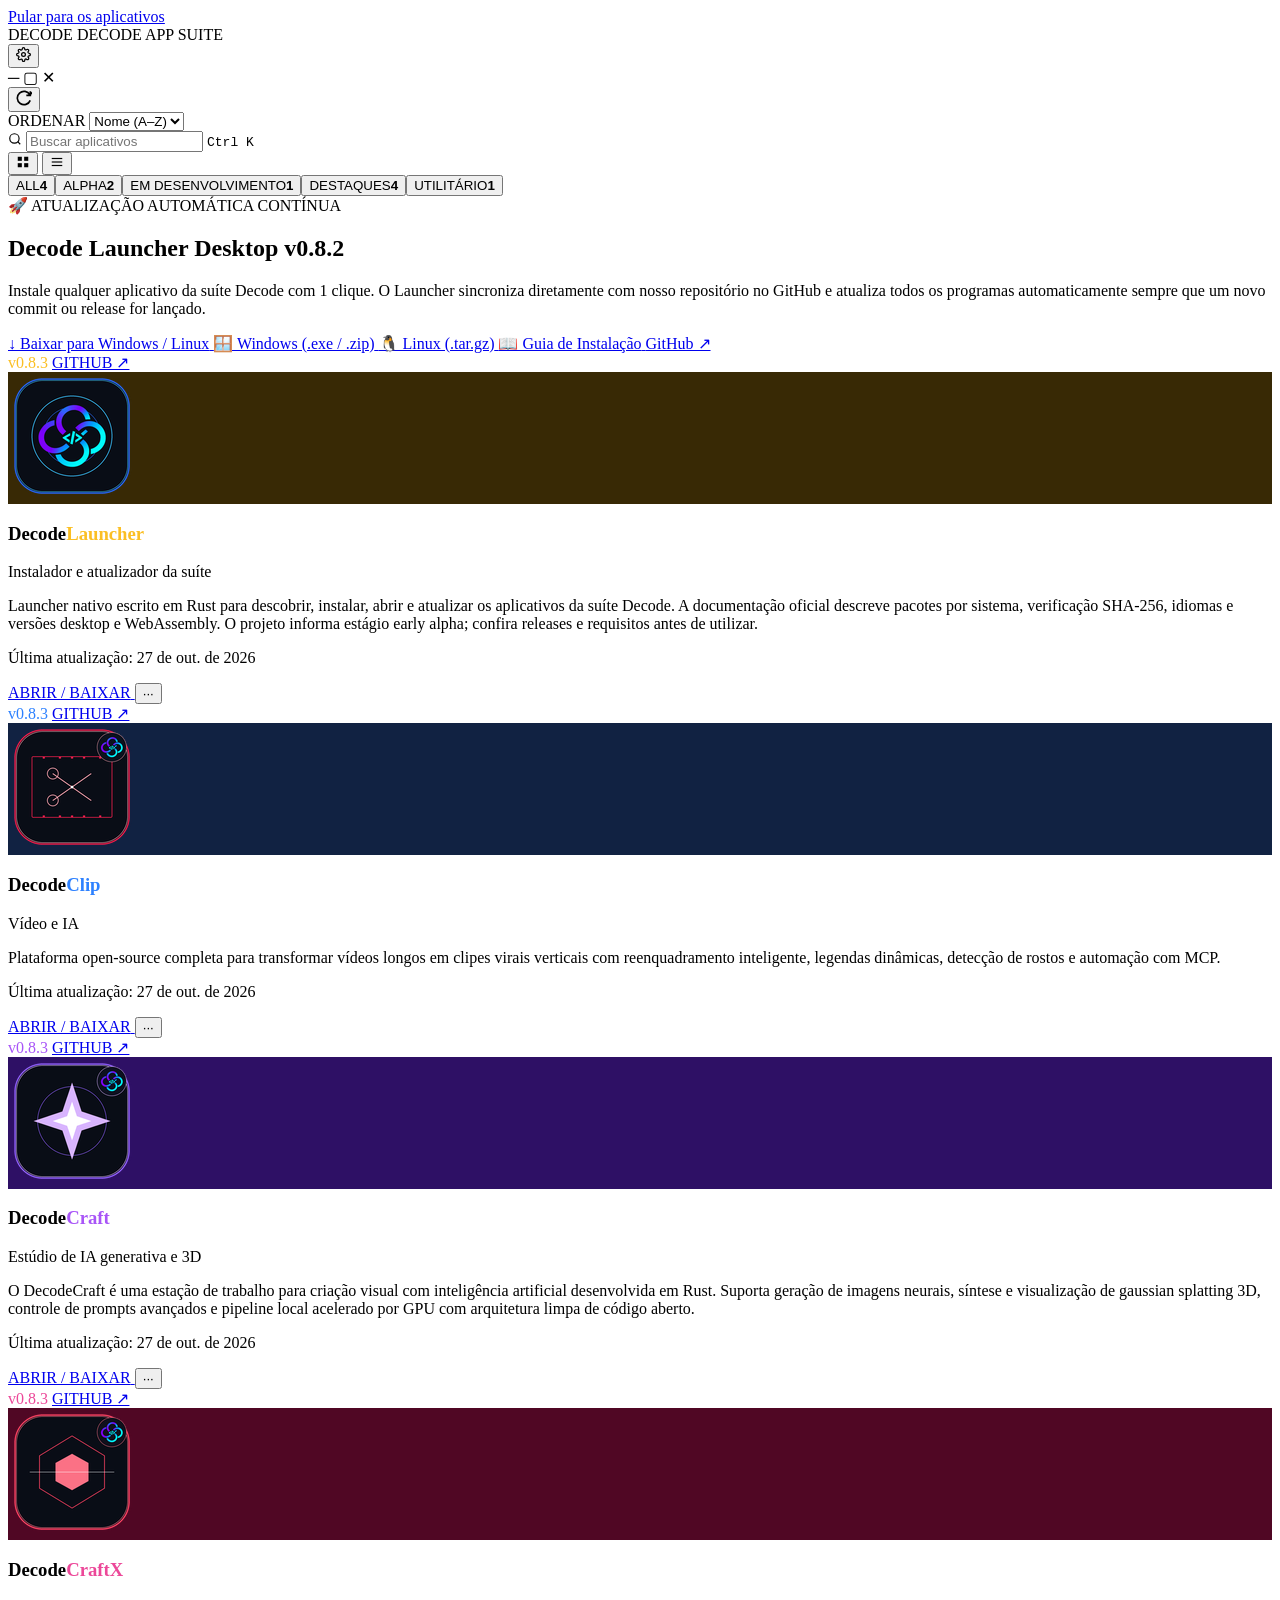
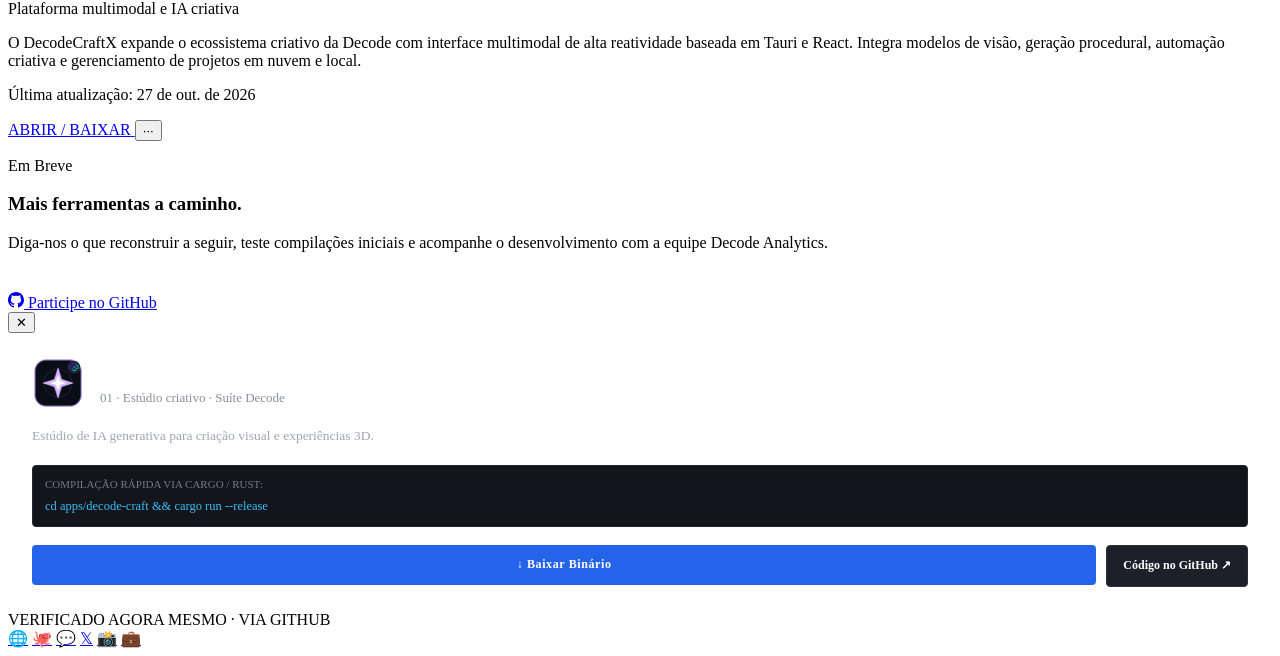
==== index.html @ 126ae323 "feat(hub): deploy full Decode Open Source Hub catalog across decodecad root and open-source-hub" ====
<!doctype html>
<html lang="pt-BR" data-theme="dark">
<head>
  <meta charset="utf-8">
  <meta name="viewport" content="width=device-width, initial-scale=1">
  <meta name="theme-color" content="#0c0d10">
  <meta name="description" content="Decode App Suite — Catálogo e Launcher oficial de código aberto da Decode Analytics. Edição de imagens, vetores, vídeos, CAD, PDFs, diagramação, 3D e IA, construídos em Rust nativo com aceleração GPU.">
  <meta property="og:title" content="Decode Launcher — Open Source App Suite">
  <meta property="og:description" content="Treze aplicativos nativos em Rust mais IDE com IA para criadores e engenheiros. Código aberto, acelerado por GPU, sem Electron.">
  <meta property="og:type" content="website">
  <meta property="og:url" content="https://decode-open-source-hub.vercel.app">
  <title>Decode Open Source Hub — Suíte Criativa &amp; Catálogo</title>
  
  <link rel="icon" href="assets/favicon.svg" type="image/svg+xml">
  <link rel="stylesheet" href="styles.css">
  <script src="app.js" defer></script>
</head>
<body class="launcher-body">
  <a class="skip-link" href="#software-grid">Pular para os aplicativos</a>

  <!-- Window Header Titlebar (Decode Launcher) -->
  <header class="launcher-window-header" id="site-nav">
    <div class="launcher-header-left">
      <span class="launcher-brand-title">DECODE</span>
      <span class="launcher-header-divider" aria-hidden="true"></span>
      <span class="launcher-suite-tag">DECODE APP SUITE</span>
    </div>

    <div class="launcher-header-right">
      <button class="window-tool-btn" id="open-settings-modal" type="button" title="Sobre e Configurações" aria-label="Sobre e Configurações">
        <svg width="15" height="15" viewBox="0 0 24 24" fill="none" stroke="currentColor" stroke-width="2"><path d="M12 15a3 3 0 1 0 0-6 3 3 0 0 0 0 6Z"/><path d="M19.4 15a1.65 1.65 0 0 0 .33 1.82l.06.06a2 2 0 0 1 0 2.83 2 2 0 0 1-2.83 0l-.06-.06a1.65 1.65 0 0 0-1.82-.33 1.65 1.65 0 0 0-1 1.51V21a2 2 0 0 1-2 2 2 2 0 0 1-2-2v-.09A1.65 1.65 0 0 0 9 19.4a1.65 1.65 0 0 0-1.82.33l-.06.06a2 2 0 0 1-2.83 0 2 2 0 0 1 0-2.83l.06-.06a1.65 1.65 0 0 0 .33-1.82 1.65 1.65 0 0 0-1.51-1H3a2 2 0 0 1-2-2 2 2 0 0 1 2-2h.09A1.65 1.65 0 0 0 4.6 9a1.65 1.65 0 0 0-.33-1.82l-.06-.06a2 2 0 0 1 0-2.83 2 2 0 0 1 2.83 0l.06.06a1.65 1.65 0 0 0 1.82.33H9a1.65 1.65 0 0 0 1-1.51V3a2 2 0 0 1 2-2 2 2 0 0 1 2 2v.09a1.65 1.65 0 0 0 1 1.51 1.65 1.65 0 0 0 1.82-.33l.06-.06a2 2 0 0 1 2.83 0 2 2 0 0 1 0 2.83l-.06.06a1.65 1.65 0 0 0-.33 1.82V9a1.65 1.65 0 0 0 1.51 1H21a2 2 0 0 1 2 2 2 2 0 0 1-2 2h-.09a1.65 1.65 0 0 0-1.51 1Z"/></svg>
      </button>
      <div class="window-controls" aria-hidden="true">
        <span class="win-btn win-min" title="Minimizar">─</span>
        <span class="win-btn win-max" title="Maximizar">▢</span>
        <span class="win-btn win-close" title="Fechar">✕</span>
      </div>
    </div>
  </header>

  <!-- Controls Toolbar -->
  <div class="launcher-control-bar">
    <div class="control-left">
      <button id="reload-catalog" class="btn-refresh" type="button" title="Recarregar catálogo" aria-label="Recarregar catálogo">
        <svg width="16" height="16" viewBox="0 0 24 24" fill="none" stroke="currentColor" stroke-width="2.5"><path d="M21.5 2v6h-6M21.34 15.57a10 10 0 1 1-.57-8.38l5.67-5.19"/></svg>
      </button>
      <button id="theme-toggle" class="btn-refresh" type="button" title="Alternar tema" aria-label="Alternar tema" style="display:none;">
        <svg width="15" height="15" viewBox="0 0 24 24" fill="none" stroke="currentColor" stroke-width="2"><path d="M20.985 12.486a9 9 0 1 1-9.473-9.472c.405-.022.617.46.402.803a6 6 0 0 0 8.268 8.268c.344-.215.825-.004.803.401"></path></svg>
      </button>
    </div>

    <div class="control-right">
      <div class="sort-group">
        <label class="control-label" for="sort-filter">ORDENAR</label>
        <select id="sort-filter" class="control-select">
          <option value="name">Nome (A–Z)</option>
          <option value="name-desc">Nome (Z–A)</option>
          <option value="featured">Destaques</option>
          <option value="category">Categoria</option>
        </select>
      </div>

      <div class="search-box">
        <svg class="search-icon" width="14" height="14" viewBox="0 0 24 24" fill="none" stroke="currentColor" stroke-width="2"><circle cx="11" cy="11" r="8"/><path d="m21 21-4.35-4.35"/></svg>
        <input id="search-input" class="search-input" type="search" placeholder="Buscar aplicativos" autocomplete="off">
        <kbd class="search-kbd" id="search-kbd">Ctrl K</kbd>
      </div>

      <div class="view-toggle" role="group" aria-label="Modo de visualização">
        <button id="view-grid" class="view-button active" type="button" aria-pressed="true" title="Visualização em Grade">
          <svg width="14" height="14" viewBox="0 0 24 24" fill="currentColor"><rect x="3" y="3" width="7" height="7"/><rect x="14" y="3" width="7" height="7"/><rect x="3" y="14" width="7" height="7"/><rect x="14" y="14" width="7" height="7"/></svg>
        </button>
        <button id="view-table" class="view-button" type="button" aria-pressed="false" title="Visualização em Tabela">
          <svg width="14" height="14" viewBox="0 0 24 24" fill="currentColor"><rect x="3" y="5" width="18" height="2"/><rect x="3" y="11" width="18" height="2"/><rect x="3" y="17" width="18" height="2"/></svg>
        </button>
      </div>
    </div>
  </div>

  <!-- Status Tabs Filter Bar -->
  <div class="status-tabs-bar">
    <div id="status-tabs" class="status-tabs" role="group" aria-label="Filtrar por estágio"></div>
  </div>

  <!-- Auxiliary Hidden Controls for DOM / Test compatibility -->
  <div style="display:none;" aria-hidden="true">
    <input id="filter-search-input" type="search">
    <select id="platform-filter"><option value="">Todas</option></select>
    <div id="category-chips"></div>
    <div id="result-count"></div>
    <div id="active-filters"></div>
    <button id="clear-filters" type="button"></button>
    <div id="load-more-wrap"><button id="load-more" type="button"></button></div>
    <div id="error-state"></div>
    <form id="search-form"></form>
  </div>

  <!-- Hero Callout: Decode Launcher (Desktop) -->
  <section class="launcher-hero-callout" id="downloads">
    <div class="hero-callout-inner">
      <div class="hero-callout-content">
        <div class="hero-badge">🚀 ATUALIZAÇÃO AUTOMÁTICA CONTÍNUA</div>
        <h2>Decode Launcher Desktop <span>v0.8.2</span></h2>
        <p>Instale qualquer aplicativo da suíte Decode com 1 clique. O Launcher sincroniza diretamente com nosso repositório no GitHub e atualiza todos os programas automaticamente sempre que um novo commit ou release for lançado.</p>
      </div>
      <div class="hero-callout-actions">
        <a href="https://github.com/Kaiqueaurelio/decode-open-source-hub/releases/latest" class="btn-launcher-download primary" target="_blank" rel="noopener noreferrer" aria-label="Abrir a versão mais recente do Decode Launcher e escolher o instalador do seu sistema">
          <span>↓ Baixar para Windows / Linux</span>
        </a>
        <a href="https://github.com/Kaiqueaurelio/decode-open-source-hub/releases/latest" class="btn-launcher-download secondary" target="_blank" rel="noopener noreferrer">
          <span>🪟 Windows (.exe / .zip)</span>
        </a>
        <a href="https://github.com/Kaiqueaurelio/decode-open-source-hub/releases/latest" class="btn-launcher-download secondary" target="_blank" rel="noopener noreferrer">
          <span>🐧 Linux (.tar.gz)</span>
        </a>
        <a href="docs/GUIA_DE_DOWNLOAD_E_INSTALACAO.md" class="btn-launcher-download secondary" target="_blank">
          <span>📖 Guia de Instalação</span>
        </a>
        <a href="https://github.com/Kaiqueaurelio/decode-open-source-hub" class="btn-launcher-download github" target="_blank" rel="noopener noreferrer">
          <span>GitHub ↗</span>
        </a>
      </div>
    </div>
  </section>

  <!-- Main Grid Section -->
  <main class="launcher-main-container" id="lineup">
    <div class="software-grid" id="software-grid" aria-live="polite">
      <div class="loading-state" style="padding: 40px; text-align: center; grid-column: 1 / -1;">
        <span class="loader"></span>
        <p style="margin-top: 16px; color: #8a8f9d; font-family: var(--font-mono);">Carregando a Suíte Decode…</p>
      </div>
    </div>
  </main>

  <!-- App Detail Modal Dialog -->
  <div class="app-modal-backdrop" id="app-modal" role="dialog" aria-modal="true" aria-labelledby="modal-title">
    <div class="app-modal-dialog">
      <button class="modal-close-btn" id="modal-close" type="button" aria-label="Fechar janela">✕</button>

      <div class="modal-body-content" style="padding: 24px;">
        <div class="modal-head-row" style="display:flex; align-items:center; gap:16px; margin-bottom:16px;">
          <img class="modal-app-icon" id="modal-icon-img" src="assets/app-icons/decode-craft.png" alt="" style="width:52px; height:52px; border-radius:12px;">
          <div class="modal-head-text">
            <h2 id="modal-title" style="margin:0; font-size:1.35rem; font-weight:800; color:#fff;">DecodeCraft</h2>
            <p class="hud-label text-muted" id="modal-role" style="margin:4px 0 0; color:#8a8f9d; font-size:13px;">01 · Estúdio criativo · Suíte Decode</p>
          </div>
        </div>

        <p class="modal-description" id="modal-desc" style="color:#a0a5b2; font-size:13.5px; line-height:1.6; margin-bottom:18px;">
          Estúdio de IA generativa para criação visual e experiências 3D.
        </p>

        <div style="background:#14151b; border:1px solid #242630; border-radius:4px; padding:12px; margin-bottom:18px;">
          <p style="margin:0 0 6px; font-family:var(--font-mono); font-size:11px; color:#767a86; text-transform:uppercase;">Compilação rápida via Cargo / Rust:</p>
          <code id="modal-cmd" style="font-family:var(--font-mono); font-size:12.5px; color:#38bdf8; word-break:break-all;">cd apps/decode-craft && cargo run --release</code>
        </div>

        <div class="modal-actions-row" style="display:flex; gap:10px; flex-wrap:wrap;">
          <a class="modal-btn-primary" id="modal-download-link" href="#" target="_blank" rel="noopener noreferrer" style="flex:1; height:40px; background:#2563eb; color:#fff; border-radius:4px; display:flex; align-items:center; justify-content:center; text-decoration:none; font-weight:700; font-size:12px; letter-spacing:0.05em;">
            ↓ Baixar Binário
          </a>
          <a class="modal-btn-secondary" id="modal-github-link" href="#" target="_blank" rel="noopener noreferrer" style="height:40px; padding:0 16px; background:#1e2029; color:#fff; border:1px solid #2d303d; border-radius:4px; display:flex; align-items:center; justify-content:center; text-decoration:none; font-weight:700; font-size:12px;">
            Código no GitHub ↗
          </a>
        </div>
      </div>
    </div>
  </div>

  <!-- Settings / About Modal -->
  <div class="app-modal-backdrop" id="settings-modal" role="dialog" aria-modal="true" aria-labelledby="settings-title" style="display:none;">
    <div class="app-modal-dialog" style="max-width:480px; padding:24px;">
      <button class="modal-close-btn" id="settings-close" type="button" aria-label="Fechar janela">✕</button>
      <h2 id="settings-title" style="margin:0 0 8px; color:#fff; font-size:1.35rem;">Decode Open Source Hub</h2>
      <p style="color:#8a8f9d; font-size:13px; margin:0 0 16px;">Ecossistema completo de software livre para criadores e engenheiros.</p>
      
      <div style="background:#14151b; border:1px solid #242630; border-radius:6px; padding:16px; margin-bottom:16px; font-size:13px; line-height:1.6; color:#a0a5b2;">
        <p style="margin:0 0 6px;"><strong>Mantenedora:</strong> Decode Analytics</p>
        <p style="margin:0 0 6px;"><strong>Sede:</strong> Presidente Prudente — SP, Brasil</p>
        <p style="margin:0 0 6px;"><strong>Instagram:</strong> <a href="https://www.instagram.com/decode.analytics/" target="_blank" style="color:#38bdf8;">@decode.analytics</a></p>
        <p style="margin:0;"><strong>E-mail:</strong> decoanalytics@outlook.com.br</p>
      </div>

      <div style="text-align:right;">
        <button id="settings-done-btn" type="button" style="background:#2563eb; color:#fff; border:none; border-radius:4px; padding:8px 18px; font-weight:700; cursor:pointer;">
          Fechar
        </button>
      </div>
    </div>
  </div>

  <!-- Bottom Status Bar (Decode Launcher) -->
  <footer class="launcher-footer-bar">
    <div class="footer-status">
      <span class="status-dot"></span>
      <span class="status-text">VERIFICADO AGORA MESMO · VIA GITHUB</span>
    </div>

    <div class="footer-socials">
      <a href="https://kaiqueaurelio.github.io/decode-open-source-hub/" title="Website Oficial" target="_blank" rel="noopener noreferrer">🌐</a>
      <a href="https://github.com/Kaiqueaurelio/decode-open-source-hub" title="GitHub Monorepo" target="_blank" rel="noopener noreferrer">🐙</a>
      <a href="https://github.com/Kaiqueaurelio/decode-open-source-hub/discussions" title="Discussões e Comunidade" target="_blank" rel="noopener noreferrer">💬</a>
      <a href="https://x.com/decoanalytics" title="X / Twitter" target="_blank" rel="noopener noreferrer">𝕏</a>
      <a href="https://www.instagram.com/decode.analytics/" title="Instagram Oficial: @decode.analytics" target="_blank" rel="noopener noreferrer">📸</a>
      <a href="https://www.linkedin.com/company/decodeanalytics" title="LinkedIn Oficial" target="_blank" rel="noopener noreferrer">💼</a>
    </div>
  </footer>
</body>
</html>
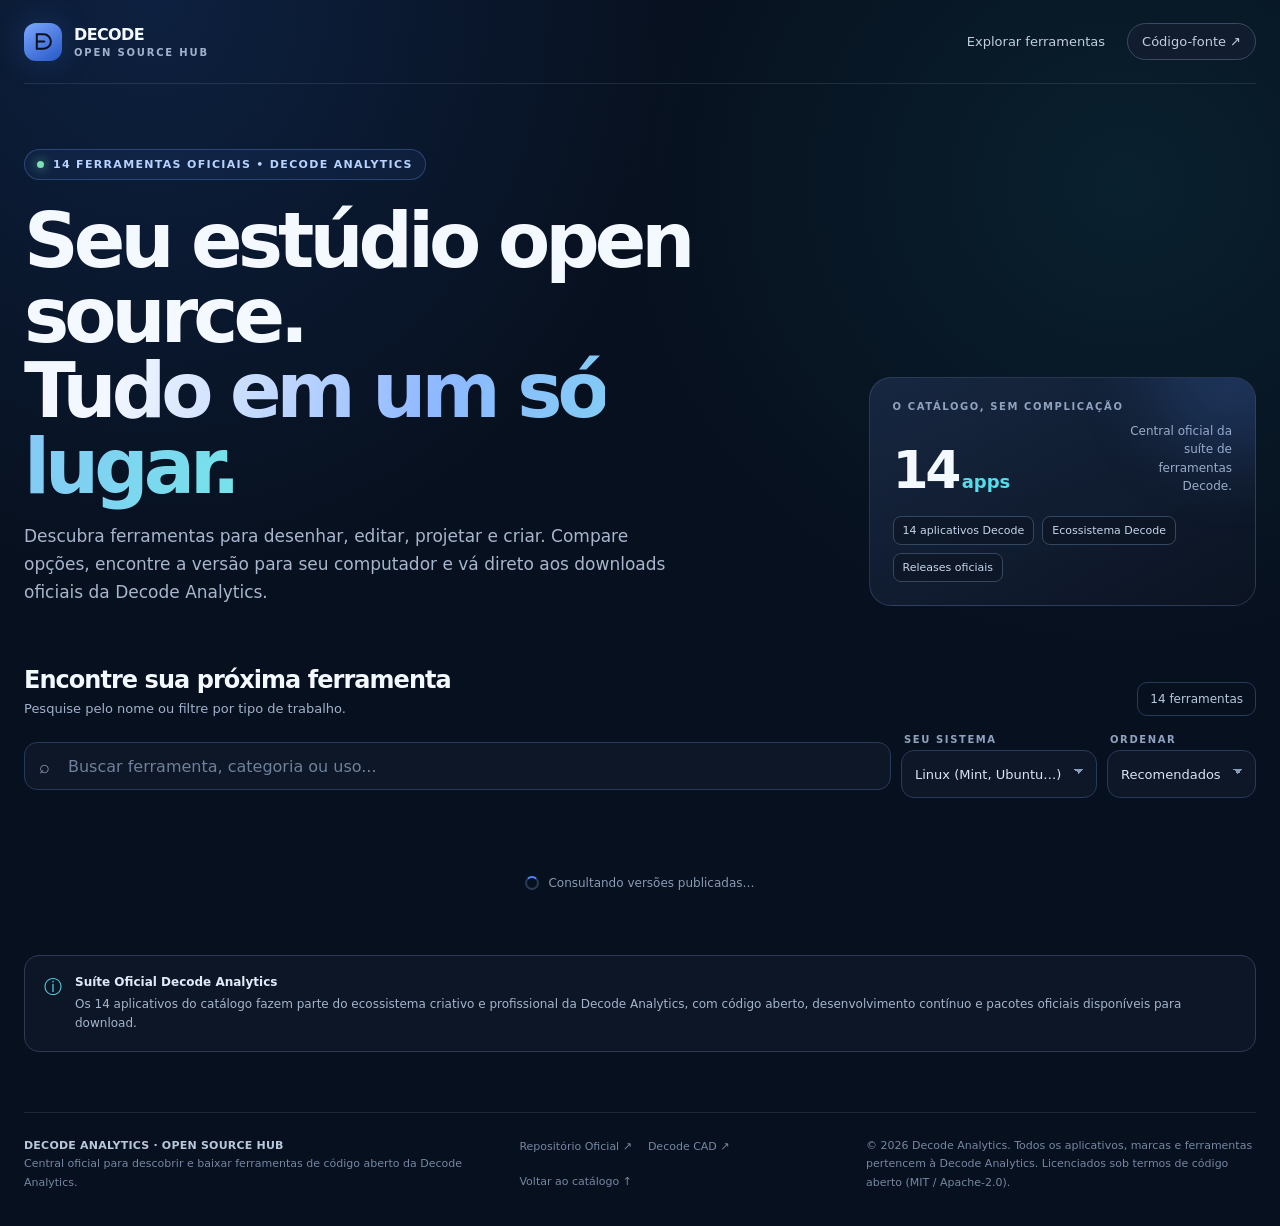
==== commit 146ded35: "fix(catalog): replace upstream storytold repos with official Kaiqueaurelio/decode-open-source-hub li" ====
--- a/index.html
+++ b/index.html
@@ -1,210 +1,154 @@
 <!doctype html>
-<html lang="pt-BR" data-theme="dark">
+<html lang="pt-BR">
 <head>
-  <meta charset="utf-8">
-  <meta name="viewport" content="width=device-width, initial-scale=1">
-  <meta name="theme-color" content="#0c0d10">
-  <meta name="description" content="Decode App Suite — Catálogo e Launcher oficial de código aberto da Decode Analytics. Edição de imagens, vetores, vídeos, CAD, PDFs, diagramação, 3D e IA, construídos em Rust nativo com aceleração GPU.">
-  <meta property="og:title" content="Decode Launcher — Open Source App Suite">
-  <meta property="og:description" content="Treze aplicativos nativos em Rust mais IDE com IA para criadores e engenheiros. Código aberto, acelerado por GPU, sem Electron.">
-  <meta property="og:type" content="website">
-  <meta property="og:url" content="https://decode-open-source-hub.vercel.app">
-  <title>Decode Open Source Hub — Suíte Criativa &amp; Catálogo</title>
-  
-  <link rel="icon" href="assets/favicon.svg" type="image/svg+xml">
-  <link rel="stylesheet" href="styles.css">
-  <script src="app.js" defer></script>
+<meta charset="utf-8">
+<meta name="viewport" content="width=device-width,initial-scale=1">
+<meta name="theme-color" content="#0b1020">
+<meta name="description" content="Descubra e baixe ferramentas criativas open source em uma central visual da Decode Analytics.">
+<title>Decode Open Source Hub</title>
+<link rel="preconnect" href="https://raw.githubusercontent.com">
+<link rel="preconnect" href="https://api.github.com">
+<style>
+:root{color-scheme:dark;--bg:#07101E;--panel:#0D1B34;--panel2:#132540;--line:#263B5B;--text:#F4F8FF;--muted:#9FB1CC;--blue:#4C85F7;--cyan:#55DDEB;--green:#7be1b4;--radius:20px}
+*{box-sizing:border-box}html{scroll-behavior:smooth}body{margin:0;background:radial-gradient(ellipse at 12% 0%,rgba(36,91,183,.22),transparent 34%),radial-gradient(ellipse at 88% 15%,rgba(29,174,187,.10),transparent 32%),var(--bg);color:var(--text);font-family:Inter,ui-sans-serif,system-ui,-apple-system,BlinkMacSystemFont,"Segoe UI",sans-serif;min-height:100vh}
+a{color:inherit;text-decoration:none}button,input,select{font:inherit}button,a,select{outline-offset:4px}button:focus-visible,a:focus-visible,input:focus-visible,select:focus-visible{outline:2px solid var(--cyan)}
+.shell{width:min(1440px,calc(100% - 48px));margin:auto}.topbar{height:84px;display:flex;align-items:center;justify-content:space-between;border-bottom:1px solid rgba(154,169,194,.15);gap:20px}.brand{display:flex;align-items:center;gap:12px;font-weight:800;letter-spacing:-.04em}.brand-mark{width:38px;height:38px;display:grid;place-items:center;border-radius:12px;background:linear-gradient(145deg,#7CA8FF,#2557C6);color:#08111f;box-shadow:0 0 32px rgba(74,133,255,.22)}.brand small{display:block;font-size:10px;letter-spacing:.18em;color:var(--muted);font-weight:700;text-transform:uppercase;margin-top:3px}.nav{display:flex;align-items:center;gap:22px;color:#c2cde0;font-size:13px}.nav a:hover{color:white}.source-pill{border:1px solid #3a4a62;border-radius:999px;padding:10px 14px;background:#111c2e}
+.hero{padding:65px 0 38px;display:grid;grid-template-columns:minmax(0,1.35fr) minmax(280px,.65fr);align-items:end;gap:40px}.eyebrow{display:inline-flex;align-items:center;gap:9px;border:1px solid rgba(114,167,255,.28);background:rgba(40,79,145,.16);color:#b8d2ff;border-radius:999px;padding:8px 12px;font-size:11px;letter-spacing:.12em;text-transform:uppercase;font-weight:800}.live-dot{width:7px;height:7px;background:var(--green);border-radius:50%;box-shadow:0 0 11px rgba(123,225,180,.8)}h1{font-size:clamp(42px,6vw,76px);line-height:.99;letter-spacing:-.065em;margin:23px 0 18px;max-width:800px}.gradient-text{background:linear-gradient(105deg,#f3f7ff 12%,#8eb8ff 52%,#75e3e9 100%);background-clip:text;-webkit-background-clip:text;color:transparent}.hero-copy{font-size:17px;line-height:1.65;color:#a7b6cd;max-width:670px;margin:0}.hero-side{border:1px solid rgba(128,163,219,.22);background:linear-gradient(150deg,rgba(29,46,76,.72),rgba(12,20,35,.84));padding:23px;border-radius:22px;position:relative;overflow:hidden}.hero-side:after{content:"";position:absolute;width:170px;height:170px;right:-65px;top:-88px;background:rgba(85,146,255,.18);filter:blur(36px);border-radius:50%;pointer-events:none}.mini-label{font-size:10px;text-transform:uppercase;letter-spacing:.16em;color:#8fa2c0;font-weight:800}.stat-row{display:flex;align-items:flex-end;justify-content:space-between;gap:15px;margin-top:10px}.stat-big{font-size:52px;letter-spacing:-.07em;font-weight:800;line-height:1}.stat-big span{font-size:18px;color:var(--cyan);letter-spacing:0;margin-left:4px}.stat-side{color:#9daec7;font-size:12px;line-height:1.55;text-align:right;max-width:125px}.stat-tags{display:flex;flex-wrap:wrap;gap:8px;margin-top:20px}.tag{font-size:11px;border:1px solid #344760;background:rgba(10,18,31,.5);padding:7px 9px;border-radius:8px;color:#c5d5eb}
+.section-head{display:flex;align-items:flex-end;justify-content:space-between;gap:20px;padding:22px 0 18px}.section-head h2{font-size:24px;letter-spacing:-.04em;margin:0}.section-head p{margin:7px 0 0;color:var(--muted);font-size:13px}.count{font-size:12px;color:#bac8dc;border:1px solid var(--line);border-radius:10px;padding:9px 12px;white-space:nowrap}
+.toolbar{display:flex;align-items:center;gap:10px;flex-wrap:wrap;margin-bottom:18px}.search-wrap{min-width:220px;flex:1;position:relative}.search-icon{position:absolute;left:15px;top:50%;transform:translateY(-50%);color:#8a9bb5;font-size:18px;pointer-events:none}.search{width:100%;height:48px;border:1px solid var(--line);background:#0e1727;border-radius:13px;padding:0 16px 0 43px;color:var(--text);outline:none}.search::placeholder{color:#6f809a}.search:focus{border-color:#5c8de2;box-shadow:0 0 0 3px rgba(88,140,232,.12)}.select{height:48px;border:1px solid var(--line);border-radius:13px;background:#0e1727;color:#d8e4f7;padding:0 34px 0 13px;font-size:13px;outline:none;cursor:pointer;-webkit-appearance:none;appearance:none;background-image:linear-gradient(45deg,transparent 50%,#879cb8 50%),linear-gradient(135deg,#879cb8 50%,transparent 50%);background-position:calc(100% - 17px) calc(1em + 5px),calc(100% - 12px) calc(1em + 5px);background-size:5px 5px,5px 5px;background-repeat:no-repeat}.select:focus{border-color:#5c8de2;box-shadow:0 0 0 3px rgba(88,140,232,.12)}
+.filter-row{display:flex;gap:8px;overflow-x:auto;padding-bottom:6px;margin-bottom:24px;scrollbar-width:none}.filter-row::-webkit-scrollbar{display:none}.filter{border:1px solid #23354f;background:#0c1626;color:#9eb0c9;padding:9px 14px;border-radius:999px;font-size:12px;white-space:nowrap;cursor:pointer;transition:all .15s}.filter:hover{background:#132238;color:white}.filter.active{background:linear-gradient(135deg,#4e83ea,#295dc9);border-color:#5b8ff3;color:#fff;font-weight:700;box-shadow:0 4px 18px rgba(58,118,234,.35)}
+.tool-grid{display:grid;grid-template-columns:repeat(4,minmax(0,1fr));gap:14px}.card{border:1px solid var(--line);background:linear-gradient(180deg,#0e1a2f,#0a1322);padding:20px;border-radius:var(--radius);display:flex;flex-direction:column;justify-content:space-between;min-height:300px;position:relative;transition:transform .18s,border-color .18s,box-shadow .18s}.card:hover{transform:translateY(-3px);border-color:#486fae;box-shadow:0 14px 34px rgba(4,10,20,.4)}.card.featured{border-color:#36537f;background:linear-gradient(180deg,#10223d,#0c172a)}.card-top{display:flex;justify-content:space-between;align-items:flex-start}.app-icon{width:46px;height:46px;border-radius:13px;object-fit:cover;background:#152640;border:1px solid #2e4566;display:grid;place-items:center}.category-symbol{color:#6c809e;font-size:16px}.card h3{font-size:18px;margin:16px 0 6px;letter-spacing:-.03em}.card p{color:var(--muted);font-size:13px;line-height:1.55;margin:0 0 16px;min-height:40px}.meta{display:flex;gap:8px;font-size:11px;color:#879bb8;margin-bottom:12px;flex-wrap:wrap}.meta span{border:1px solid #253954;background:rgba(12,22,37,.65);padding:4px 7px;border-radius:6px}.release-line{font-size:11px;color:#94a6c0;margin-bottom:15px;display:flex;align-items:center;gap:6px;min-height:18px}.release-line strong{color:#d8e5f7;font-weight:700}.card-actions{display:flex;gap:8px;margin-top:auto}.btn{display:inline-flex;align-items:center;justify-content:center;gap:7px;height:40px;border-radius:11px;padding:0 13px;font-size:12px;font-weight:700;border:1px solid transparent;cursor:pointer;transition:transform .16s,background .16s}.btn:hover{transform:translateY(-1px)}.btn-primary{background:#dceaff;color:#10203a;flex:1}.btn-primary:hover{background:#fff}.btn-secondary{background:#111d30;border-color:#34435b;color:#c2d0e5}.btn-secondary:hover{background:#1a2a43;color:white}.btn-icon{font-size:13px}.owner-badge{display:inline-flex;align-items:center;gap:5px;font-size:9px;letter-spacing:.08em;text-transform:uppercase;font-weight:800;color:#b8d0ff;background:rgba(77,129,220,.13);border:1px solid rgba(106,154,230,.26);padding:5px 7px;border-radius:6px;position:absolute;top:87px;right:17px}
+.status{display:flex;align-items:center;justify-content:center;gap:9px;padding:30px 10px;color:#889ab5;font-size:12px}.spinner{width:14px;height:14px;border:2px solid #2a3a53;border-top-color:var(--blue);border-radius:50%;animation:spin .8s linear infinite}@keyframes spin{to{transform:rotate(360deg)}}.empty{grid-column:1/-1;text-align:center;padding:60px 18px;border:1px dashed #35455e;border-radius:17px;color:#9eacc2}.notice{margin:35px 0 0;border:1px solid #2c3b52;background:rgba(16,25,43,.65);border-radius:15px;padding:17px 19px;display:flex;gap:13px;align-items:flex-start;color:#a4b4cc;font-size:12px;line-height:1.6}.notice-icon{font-size:18px;color:var(--cyan)}.notice strong{display:block;color:#e1eaf8;font-size:12px;margin-bottom:3px}.footer{margin-top:60px;border-top:1px solid rgba(154,169,194,.15);padding:24px 0 33px;display:flex;justify-content:space-between;gap:24px;align-items:center;color:#7587a3;font-size:11px;line-height:1.7}.footer-brand{font-weight:800;color:#b8c7dc;letter-spacing:.02em}.footer-links{display:flex;gap:16px;flex-wrap:wrap}.footer-links a:hover{color:#fff}
+@media(max-width:1120px){.tool-grid{grid-template-columns:repeat(3,minmax(0,1fr))}.hero{grid-template-columns:minmax(0,1fr) 300px;gap:25px}.hero-copy{font-size:15px}}
+@media(max-width:820px){.shell{width:min(100% - 30px,680px)}.topbar{height:70px}.nav{gap:12px}.nav .hide-mobile{display:none}.hero{grid-template-columns:1fr;padding:48px 0 27px;gap:25px}.hero-side{max-width:none}.hero h1{max-width:580px}.tool-grid{grid-template-columns:repeat(2,minmax(0,1fr))}.section-head h2{font-size:21px}.select{flex:1;max-width:none}}
+@media(max-width:520px){.shell{width:calc(100% - 24px)}.topbar{height:66px}.brand-mark{width:34px;height:34px}.brand{font-size:14px}.source-pill{font-size:11px;padding:9px 10px}.hero{padding-top:37px}h1{font-size:46px}.hero-copy{font-size:14px}.hero-side{padding:18px}.stat-big{font-size:45px}.toolbar{gap:8px}.search-wrap{flex-basis:100%}.select{height:43px;font-size:12px}.filter-row{margin-right:-12px;padding-right:12px}.tool-grid{grid-template-columns:1fr;gap:10px}.card{min-height:0;padding:16px}.card h3{margin-top:12px}.card p{min-height:0}.release-line{margin-top:9px}.footer{align-items:flex-start;flex-direction:column;gap:14px}.section-head{align-items:flex-start}.count{font-size:10px;padding:8px}.owner-badge{top:83px}}
+@media(prefers-reduced-motion:reduce){*,*:before,*:after{scroll-behavior:auto!important;animation:none!important;transition:none!important}}
+</style>
 </head>
-<body class="launcher-body">
-  <a class="skip-link" href="#software-grid">Pular para os aplicativos</a>
-
-  <!-- Window Header Titlebar (Decode Launcher) -->
-  <header class="launcher-window-header" id="site-nav">
-    <div class="launcher-header-left">
-      <span class="launcher-brand-title">DECODE</span>
-      <span class="launcher-header-divider" aria-hidden="true"></span>
-      <span class="launcher-suite-tag">DECODE APP SUITE</span>
+<body>
+<div class="shell">
+<header class="topbar">
+  <a class="brand" href="#" aria-label="Decode Open Source Hub, início">
+    <span class="brand-mark" aria-hidden="true"><svg width="23" height="23" viewBox="0 0 24 24" fill="none"><path d="M5 4.5h7.2a7.5 7.5 0 1 1 0 15H5v-15Z" stroke="currentColor" stroke-width="2.1"/><path d="M5.5 12h7.3" stroke="currentColor" stroke-width="2.1" stroke-linecap="round"/></svg></span>
+    <span>DECODE <small>OPEN SOURCE HUB</small></span>
+  </a>
+  <nav class="nav" aria-label="Navegação principal">
+    <a href="#catalogo" class="hide-mobile">Explorar ferramentas</a>
+    <a href="https://github.com/Kaiqueaurelio/decode-open-source-hub" target="_blank" rel="noopener noreferrer" class="source-pill">Código-fonte ↗</a>
+  </nav>
+</header>
+<main>
+  <section class="hero">
+    <div>
+      <div class="eyebrow"><span class="live-dot" aria-hidden="true"></span> 14 ferramentas oficiais • Decode Analytics</div>
+      <h1>Seu estúdio open source.<br><span class="gradient-text">Tudo em um só lugar.</span></h1>
+      <p class="hero-copy">Descubra ferramentas para desenhar, editar, projetar e criar. Compare opções, encontre a versão para seu computador e vá direto aos downloads oficiais da Decode Analytics.</p>
     </div>
-
-    <div class="launcher-header-right">
-      <button class="window-tool-btn" id="open-settings-modal" type="button" title="Sobre e Configurações" aria-label="Sobre e Configurações">
-        <svg width="15" height="15" viewBox="0 0 24 24" fill="none" stroke="currentColor" stroke-width="2"><path d="M12 15a3 3 0 1 0 0-6 3 3 0 0 0 0 6Z"/><path d="M19.4 15a1.65 1.65 0 0 0 .33 1.82l.06.06a2 2 0 0 1 0 2.83 2 2 0 0 1-2.83 0l-.06-.06a1.65 1.65 0 0 0-1.82-.33 1.65 1.65 0 0 0-1 1.51V21a2 2 0 0 1-2 2 2 2 0 0 1-2-2v-.09A1.65 1.65 0 0 0 9 19.4a1.65 1.65 0 0 0-1.82.33l-.06.06a2 2 0 0 1-2.83 0 2 2 0 0 1 0-2.83l.06-.06a1.65 1.65 0 0 0 .33-1.82 1.65 1.65 0 0 0-1.51-1H3a2 2 0 0 1-2-2 2 2 0 0 1 2-2h.09A1.65 1.65 0 0 0 4.6 9a1.65 1.65 0 0 0-.33-1.82l-.06-.06a2 2 0 0 1 0-2.83 2 2 0 0 1 2.83 0l.06.06a1.65 1.65 0 0 0 1.82.33H9a1.65 1.65 0 0 0 1-1.51V3a2 2 0 0 1 2-2 2 2 0 0 1 2 2v.09a1.65 1.65 0 0 0 1 1.51 1.65 1.65 0 0 0 1.82-.33l.06-.06a2 2 0 0 1 2.83 0 2 2 0 0 1 0 2.83l-.06.06a1.65 1.65 0 0 0-.33 1.82V9a1.65 1.65 0 0 0 1.51 1H21a2 2 0 0 1 2 2 2 2 0 0 1-2 2h-.09a1.65 1.65 0 0 0-1.51 1Z"/></svg>
-      </button>
-      <div class="window-controls" aria-hidden="true">
-        <span class="win-btn win-min" title="Minimizar">─</span>
-        <span class="win-btn win-max" title="Maximizar">▢</span>
-        <span class="win-btn win-close" title="Fechar">✕</span>
-      </div>
-    </div>
-  </header>
-
-  <!-- Controls Toolbar -->
-  <div class="launcher-control-bar">
-    <div class="control-left">
-      <button id="reload-catalog" class="btn-refresh" type="button" title="Recarregar catálogo" aria-label="Recarregar catálogo">
-        <svg width="16" height="16" viewBox="0 0 24 24" fill="none" stroke="currentColor" stroke-width="2.5"><path d="M21.5 2v6h-6M21.34 15.57a10 10 0 1 1-.57-8.38l5.67-5.19"/></svg>
-      </button>
-      <button id="theme-toggle" class="btn-refresh" type="button" title="Alternar tema" aria-label="Alternar tema" style="display:none;">
-        <svg width="15" height="15" viewBox="0 0 24 24" fill="none" stroke="currentColor" stroke-width="2"><path d="M20.985 12.486a9 9 0 1 1-9.473-9.472c.405-.022.617.46.402.803a6 6 0 0 0 8.268 8.268c.344-.215.825-.004.803.401"></path></svg>
-      </button>
-    </div>
-
-    <div class="control-right">
-      <div class="sort-group">
-        <label class="control-label" for="sort-filter">ORDENAR</label>
-        <select id="sort-filter" class="control-select">
-          <option value="name">Nome (A–Z)</option>
-          <option value="name-desc">Nome (Z–A)</option>
-          <option value="featured">Destaques</option>
-          <option value="category">Categoria</option>
-        </select>
-      </div>
-
-      <div class="search-box">
-        <svg class="search-icon" width="14" height="14" viewBox="0 0 24 24" fill="none" stroke="currentColor" stroke-width="2"><circle cx="11" cy="11" r="8"/><path d="m21 21-4.35-4.35"/></svg>
-        <input id="search-input" class="search-input" type="search" placeholder="Buscar aplicativos" autocomplete="off">
-        <kbd class="search-kbd" id="search-kbd">Ctrl K</kbd>
-      </div>
-
-      <div class="view-toggle" role="group" aria-label="Modo de visualização">
-        <button id="view-grid" class="view-button active" type="button" aria-pressed="true" title="Visualização em Grade">
-          <svg width="14" height="14" viewBox="0 0 24 24" fill="currentColor"><rect x="3" y="3" width="7" height="7"/><rect x="14" y="3" width="7" height="7"/><rect x="3" y="14" width="7" height="7"/><rect x="14" y="14" width="7" height="7"/></svg>
-        </button>
-        <button id="view-table" class="view-button" type="button" aria-pressed="false" title="Visualização em Tabela">
-          <svg width="14" height="14" viewBox="0 0 24 24" fill="currentColor"><rect x="3" y="5" width="18" height="2"/><rect x="3" y="11" width="18" height="2"/><rect x="3" y="17" width="18" height="2"/></svg>
-        </button>
-      </div>
-    </div>
-  </div>
-
-  <!-- Status Tabs Filter Bar -->
-  <div class="status-tabs-bar">
-    <div id="status-tabs" class="status-tabs" role="group" aria-label="Filtrar por estágio"></div>
-  </div>
-
-  <!-- Auxiliary Hidden Controls for DOM / Test compatibility -->
-  <div style="display:none;" aria-hidden="true">
-    <input id="filter-search-input" type="search">
-    <select id="platform-filter"><option value="">Todas</option></select>
-    <div id="category-chips"></div>
-    <div id="result-count"></div>
-    <div id="active-filters"></div>
-    <button id="clear-filters" type="button"></button>
-    <div id="load-more-wrap"><button id="load-more" type="button"></button></div>
-    <div id="error-state"></div>
-    <form id="search-form"></form>
-  </div>
-
-  <!-- Hero Callout: Decode Launcher (Desktop) -->
-  <section class="launcher-hero-callout" id="downloads">
-    <div class="hero-callout-inner">
-      <div class="hero-callout-content">
-        <div class="hero-badge">🚀 ATUALIZAÇÃO AUTOMÁTICA CONTÍNUA</div>
-        <h2>Decode Launcher Desktop <span>v0.8.2</span></h2>
-        <p>Instale qualquer aplicativo da suíte Decode com 1 clique. O Launcher sincroniza diretamente com nosso repositório no GitHub e atualiza todos os programas automaticamente sempre que um novo commit ou release for lançado.</p>
-      </div>
-      <div class="hero-callout-actions">
-        <a href="https://github.com/Kaiqueaurelio/decode-open-source-hub/releases/latest" class="btn-launcher-download primary" target="_blank" rel="noopener noreferrer" aria-label="Abrir a versão mais recente do Decode Launcher e escolher o instalador do seu sistema">
-          <span>↓ Baixar para Windows / Linux</span>
-        </a>
-        <a href="https://github.com/Kaiqueaurelio/decode-open-source-hub/releases/latest" class="btn-launcher-download secondary" target="_blank" rel="noopener noreferrer">
-          <span>🪟 Windows (.exe / .zip)</span>
-        </a>
-        <a href="https://github.com/Kaiqueaurelio/decode-open-source-hub/releases/latest" class="btn-launcher-download secondary" target="_blank" rel="noopener noreferrer">
-          <span>🐧 Linux (.tar.gz)</span>
-        </a>
-        <a href="docs/GUIA_DE_DOWNLOAD_E_INSTALACAO.md" class="btn-launcher-download secondary" target="_blank">
-          <span>📖 Guia de Instalação</span>
-        </a>
-        <a href="https://github.com/Kaiqueaurelio/decode-open-source-hub" class="btn-launcher-download github" target="_blank" rel="noopener noreferrer">
-          <span>GitHub ↗</span>
-        </a>
-      </div>
-    </div>
+    <aside class="hero-side" aria-label="Resumo do catálogo">
+      <div class="mini-label">O catálogo, sem complicação</div>
+      <div class="stat-row"><div class="stat-big">14<span>apps</span></div><div class="stat-side">Central oficial da suíte de ferramentas Decode.</div></div>
+      <div class="stat-tags"><span class="tag">14 aplicativos Decode</span><span class="tag">Ecossistema Decode</span><span class="tag">Releases oficiais</span></div>
+    </aside>
   </section>
 
-  <!-- Main Grid Section -->
-  <main class="launcher-main-container" id="lineup">
-    <div class="software-grid" id="software-grid" aria-live="polite">
-      <div class="loading-state" style="padding: 40px; text-align: center; grid-column: 1 / -1;">
-        <span class="loader"></span>
-        <p style="margin-top: 16px; color: #8a8f9d; font-family: var(--font-mono);">Carregando a Suíte Decode…</p>
-      </div>
+  <section id="catalogo" aria-labelledby="catalog-title">
+    <div class="section-head">
+      <div><h2 id="catalog-title">Encontre sua próxima ferramenta</h2><p>Pesquise pelo nome ou filtre por tipo de trabalho.</p></div>
+      <div id="resultCount" class="count" aria-live="polite">14 ferramentas</div>
     </div>
-  </main>
+    <div class="toolbar">
+      <label class="search-wrap"><span class="search-icon" aria-hidden="true">⌕</span><input id="searchInput" class="search" type="search" placeholder="Buscar ferramenta, categoria ou uso..." autocomplete="off" aria-label="Buscar ferramenta"></label>
+      <label><span class="mini-label" style="display:block;margin:0 0 5px 3px">Seu sistema</span><select class="select" id="platformSelect" aria-label="Sistema operacional"><option value="linux">Linux (Mint, Ubuntu…)</option><option value="windows">Windows</option><option value="macos">macOS</option></select></label>
+      <label><span class="mini-label" style="display:block;margin:0 0 5px 3px">Ordenar</span><select class="select" id="sortSelect" aria-label="Ordenar ferramentas"><option value="featured">Recomendados</option><option value="az">Nome: A–Z</option><option value="za">Nome: Z–A</option></select></label>
+    </div>
+    <div class="filter-row" id="filterRow" aria-label="Filtrar por categoria"></div>
+    <div class="tool-grid" id="toolGrid" aria-live="polite"></div>
+    <div id="loadingState" class="status"><span class="spinner" aria-hidden="true"></span> Consultando versões publicadas…</div>
+  </section>
 
-  <!-- App Detail Modal Dialog -->
-  <div class="app-modal-backdrop" id="app-modal" role="dialog" aria-modal="true" aria-labelledby="modal-title">
-    <div class="app-modal-dialog">
-      <button class="modal-close-btn" id="modal-close" type="button" aria-label="Fechar janela">✕</button>
-
-      <div class="modal-body-content" style="padding: 24px;">
-        <div class="modal-head-row" style="display:flex; align-items:center; gap:16px; margin-bottom:16px;">
-          <img class="modal-app-icon" id="modal-icon-img" src="assets/app-icons/decode-craft.png" alt="" style="width:52px; height:52px; border-radius:12px;">
-          <div class="modal-head-text">
-            <h2 id="modal-title" style="margin:0; font-size:1.35rem; font-weight:800; color:#fff;">DecodeCraft</h2>
-            <p class="hud-label text-muted" id="modal-role" style="margin:4px 0 0; color:#8a8f9d; font-size:13px;">01 · Estúdio criativo · Suíte Decode</p>
-          </div>
-        </div>
-
-        <p class="modal-description" id="modal-desc" style="color:#a0a5b2; font-size:13.5px; line-height:1.6; margin-bottom:18px;">
-          Estúdio de IA generativa para criação visual e experiências 3D.
-        </p>
-
-        <div style="background:#14151b; border:1px solid #242630; border-radius:4px; padding:12px; margin-bottom:18px;">
-          <p style="margin:0 0 6px; font-family:var(--font-mono); font-size:11px; color:#767a86; text-transform:uppercase;">Compilação rápida via Cargo / Rust:</p>
-          <code id="modal-cmd" style="font-family:var(--font-mono); font-size:12.5px; color:#38bdf8; word-break:break-all;">cd apps/decode-craft && cargo run --release</code>
-        </div>
-
-        <div class="modal-actions-row" style="display:flex; gap:10px; flex-wrap:wrap;">
-          <a class="modal-btn-primary" id="modal-download-link" href="#" target="_blank" rel="noopener noreferrer" style="flex:1; height:40px; background:#2563eb; color:#fff; border-radius:4px; display:flex; align-items:center; justify-content:center; text-decoration:none; font-weight:700; font-size:12px; letter-spacing:0.05em;">
-            ↓ Baixar Binário
-          </a>
-          <a class="modal-btn-secondary" id="modal-github-link" href="#" target="_blank" rel="noopener noreferrer" style="height:40px; padding:0 16px; background:#1e2029; color:#fff; border:1px solid #2d303d; border-radius:4px; display:flex; align-items:center; justify-content:center; text-decoration:none; font-weight:700; font-size:12px;">
-            Código no GitHub ↗
-          </a>
-        </div>
-      </div>
-    </div>
-  </div>
-
-  <!-- Settings / About Modal -->
-  <div class="app-modal-backdrop" id="settings-modal" role="dialog" aria-modal="true" aria-labelledby="settings-title" style="display:none;">
-    <div class="app-modal-dialog" style="max-width:480px; padding:24px;">
-      <button class="modal-close-btn" id="settings-close" type="button" aria-label="Fechar janela">✕</button>
-      <h2 id="settings-title" style="margin:0 0 8px; color:#fff; font-size:1.35rem;">Decode Open Source Hub</h2>
-      <p style="color:#8a8f9d; font-size:13px; margin:0 0 16px;">Ecossistema completo de software livre para criadores e engenheiros.</p>
-      
-      <div style="background:#14151b; border:1px solid #242630; border-radius:6px; padding:16px; margin-bottom:16px; font-size:13px; line-height:1.6; color:#a0a5b2;">
-        <p style="margin:0 0 6px;"><strong>Mantenedora:</strong> Decode Analytics</p>
-        <p style="margin:0 0 6px;"><strong>Sede:</strong> Presidente Prudente — SP, Brasil</p>
-        <p style="margin:0 0 6px;"><strong>Instagram:</strong> <a href="https://www.instagram.com/decode.analytics/" target="_blank" style="color:#38bdf8;">@decode.analytics</a></p>
-        <p style="margin:0;"><strong>E-mail:</strong> decoanalytics@outlook.com.br</p>
-      </div>
-
-      <div style="text-align:right;">
-        <button id="settings-done-btn" type="button" style="background:#2563eb; color:#fff; border:none; border-radius:4px; padding:8px 18px; font-weight:700; cursor:pointer;">
-          Fechar
-        </button>
-      </div>
-    </div>
-  </div>
-
-  <!-- Bottom Status Bar (Decode Launcher) -->
-  <footer class="launcher-footer-bar">
-    <div class="footer-status">
-      <span class="status-dot"></span>
-      <span class="status-text">VERIFICADO AGORA MESMO · VIA GITHUB</span>
-    </div>
-
-    <div class="footer-socials">
-      <a href="https://kaiqueaurelio.github.io/decode-open-source-hub/" title="Website Oficial" target="_blank" rel="noopener noreferrer">🌐</a>
-      <a href="https://github.com/Kaiqueaurelio/decode-open-source-hub" title="GitHub Monorepo" target="_blank" rel="noopener noreferrer">🐙</a>
-      <a href="https://github.com/Kaiqueaurelio/decode-open-source-hub/discussions" title="Discussões e Comunidade" target="_blank" rel="noopener noreferrer">💬</a>
-      <a href="https://x.com/decoanalytics" title="X / Twitter" target="_blank" rel="noopener noreferrer">𝕏</a>
-      <a href="https://www.instagram.com/decode.analytics/" title="Instagram Oficial: @decode.analytics" target="_blank" rel="noopener noreferrer">📸</a>
-      <a href="https://www.linkedin.com/company/decodeanalytics" title="LinkedIn Oficial" target="_blank" rel="noopener noreferrer">💼</a>
-    </div>
-  </footer>
+  <aside class="notice">
+    <span class="notice-icon" aria-hidden="true">ⓘ</span>
+    <div><strong>Suíte Oficial Decode Analytics</strong>Os 14 aplicativos do catálogo fazem parte do ecossistema criativo e profissional da Decode Analytics, com código aberto, desenvolvimento contínuo e pacotes oficiais disponíveis para download.</div>
+  </aside>
+</main>
+<footer class="footer">
+  <div><div class="footer-brand">DECODE ANALYTICS · OPEN SOURCE HUB</div><div>Central oficial para descobrir e baixar ferramentas de código aberto da Decode Analytics.</div></div>
+  <div class="footer-links"><a href="https://github.com/Kaiqueaurelio/decode-open-source-hub" target="_blank" rel="noopener noreferrer">Repositório Oficial ↗</a><a href="https://github.com/Kaiqueaurelio/decodecad" target="_blank" rel="noopener noreferrer">Decode CAD ↗</a><a href="#catalogo">Voltar ao catálogo ↑</a></div>
+  <div style="max-width:390px">© 2026 Decode Analytics. Todos os aplicativos, marcas e ferramentas pertencem à Decode Analytics. Licenciados sob termos de código aberto (MIT / Apache-2.0).</div>
+</footer>
+</div>
+<script>
+(function(){
+"use strict";
+var apps = [
+{id:"decode-photo",name:"Decode Photo",desc:"Edite imagens com camadas, máscaras, tipografia e fluxos de trabalho criativos.",cat:"Imagem e fotografia",symbol:"◉",repo:"Kaiqueaurelio/decode-open-source-hub",subpath:"apps/decode-photo",site:"https://github.com/Kaiqueaurelio/decode-open-source-hub",packageName:"decode-photo-release-package.tar.gz",license:"MIT / Apache-2.0",icon:"./assets/icons/decode-photo.svg",decode:true},
+{id:"decode-light",name:"Decode Light",desc:"Revele arquivos RAW e refine fotografias com edição não destrutiva.",cat:"Imagem e fotografia",symbol:"◐",repo:"Kaiqueaurelio/decode-open-source-hub",subpath:"apps/decode-light",site:"https://github.com/Kaiqueaurelio/decode-open-source-hub",packageName:"decode-light-release-package.tar.gz",license:"MIT / Apache-2.0",icon:"./assets/icons/decode-light.svg",decode:true},
+{id:"decode-film",name:"Decode Film",desc:"Monte vídeos, trabalhe cores e organize o áudio da sua produção.",cat:"Vídeo e motion",symbol:"▷",repo:"Kaiqueaurelio/decode-open-source-hub",subpath:"apps/decode-film",site:"https://github.com/Kaiqueaurelio/decode-open-source-hub",packageName:"decode-film-release-package.tar.gz",license:"MIT / Apache-2.0",icon:"./assets/icons/decode-film.svg",decode:true},
+{id:"decode-design",name:"Decode Design",desc:"Crie layouts, publicações e projetos de design editorial.",cat:"Design e ilustração",symbol:"▤",repo:"Kaiqueaurelio/decode-open-source-hub",subpath:"apps/decode-design",site:"https://github.com/Kaiqueaurelio/decode-open-source-hub",packageName:"decode-design-release-package.tar.gz",license:"MIT / Apache-2.0",icon:"./assets/icons/decode-design.svg",decode:true},
+{id:"decode-vector",name:"Decode Vector",desc:"Desenhe ilustrações vetoriais, formas e artes escaláveis.",cat:"Design e ilustração",symbol:"◇",repo:"Kaiqueaurelio/decode-open-source-hub",subpath:"apps/decode-vector",site:"https://github.com/Kaiqueaurelio/decode-open-source-hub",packageName:"decode-vector-release-package.tar.gz",license:"MIT / Apache-2.0",icon:"./assets/icons/decode-vector.svg",decode:true},
+{id:"decode-pdf",name:"Decode PDF",desc:"Leia, organize e proteja seus documentos PDF em um só fluxo.",cat:"Documentos e escritório",symbol:"▧",repo:"Kaiqueaurelio/decode-open-source-hub",subpath:"apps/decode-pdf",site:"https://github.com/Kaiqueaurelio/decode-open-source-hub",packageName:"decode-pdf-release-package.tar.gz",license:"MIT / Apache-2.0",icon:"./assets/icons/decode-pdf.svg",decode:true},
+{id:"decode-effects",name:"Decode Effects",desc:"Componha motion graphics e efeitos visuais para suas produções.",cat:"Vídeo e motion",symbol:"✳",repo:"Kaiqueaurelio/decode-open-source-hub",subpath:"apps/decode-effect",site:"https://github.com/Kaiqueaurelio/decode-open-source-hub",packageName:"decode-effect-release-package.tar.gz",license:"MIT / Apache-2.0",icon:"./assets/icons/decode-effects.svg",decode:true},
+{id:"decode-writer",name:"Decode Writer",desc:"Escreva, organize e formate documentos de texto.",cat:"Documentos e escritório",symbol:"¶",repo:"Kaiqueaurelio/decode-open-source-hub",subpath:"apps/decode-word",site:"https://github.com/Kaiqueaurelio/decode-open-source-hub",packageName:"decode-word-release-package.tar.gz",license:"MIT / Apache-2.0",icon:"./assets/icons/decode-writer.svg",decode:true},
+{id:"decode-slides",name:"Decode Slides",desc:"Transforme ideias em apresentações e conjuntos de slides.",cat:"Documentos e escritório",symbol:"▥",repo:"Kaiqueaurelio/decode-open-source-hub",subpath:"apps/decode-deck",site:"https://github.com/Kaiqueaurelio/decode-open-source-hub",packageName:"decode-deck-release-package.tar.gz",license:"MIT / Apache-2.0",icon:"./assets/icons/decode-slides.svg",decode:true},
+{id:"decode-sheets",name:"Decode Sheets",desc:"Trabalhe com planilhas, tabelas e análise de dados.",cat:"Documentos e escritório",symbol:"▦",repo:"Kaiqueaurelio/decode-open-source-hub",subpath:"apps/decode-grid",site:"https://github.com/Kaiqueaurelio/decode-open-source-hub",packageName:"decode-grid-release-package.tar.gz",license:"MIT / Apache-2.0",icon:"./assets/icons/decode-sheets.svg",decode:true},
+{id:"decode-draft",name:"Decode Draft",desc:"Faça desenho técnico e projetos de desenho assistido por computador.",cat:"CAD e engenharia",symbol:"⌗",repo:"Kaiqueaurelio/decode-open-source-hub",subpath:"apps/decode-cad",site:"https://github.com/Kaiqueaurelio/decode-open-source-hub",packageName:"decode-cad-release-package.tar.gz",license:"MIT / Apache-2.0",icon:"./assets/icons/decode-draft.svg",decode:true},
+{id:"decode-audio",name:"Decode Audio",desc:"Grave, edite e organize áudio para música e produção.",cat:"Áudio",symbol:"♫",repo:"Kaiqueaurelio/decode-open-source-hub",subpath:"apps/decode-sound",site:"https://github.com/Kaiqueaurelio/decode-open-source-hub",packageName:"decode-sound-release-package.tar.gz",license:"MIT / Apache-2.0",icon:"./assets/icons/decode-audio.svg",decode:true},
+{id:"decode-ui",name:"Decode UI",desc:"Modele interfaces, crie protótipos e desenvolva experiências digitais.",cat:"Design e ilustração",symbol:"⌘",repo:"Kaiqueaurelio/decode-open-source-hub",subpath:"apps/decode-fig",site:"https://github.com/Kaiqueaurelio/decode-open-source-hub",packageName:"decode-fig-release-package.tar.gz",license:"MIT / Apache-2.0",icon:"./assets/icons/decode-ui.svg",decode:true},
+{id:"decodecad",name:"Decode CAD",desc:"CAD 2D/3D profissional da Decode Analytics, com desenhos técnicos e automação.",cat:"CAD e engenharia",symbol:"⌗",repo:"Kaiqueaurelio/decodecad",subpath:"",site:"https://github.com/Kaiqueaurelio/decodecad",releaseUrl:"https://github.com/Kaiqueaurelio/decodecad/releases/latest",packageName:"decode-cad-release-package.tar.gz",license:"MIT / Apache-2.0",icon:"./assets/icons/decode-cad.svg",decode:true}
+];
+var categories=["Todos"].concat(Array.from(new Set(apps.map(function(a){return a.cat;}))));
+var hubRelease=null;
+var grid=document.getElementById("toolGrid"), filters=document.getElementById("filterRow"), search=document.getElementById("searchInput"), platform=document.getElementById("platformSelect"), sort=document.getElementById("sortSelect"), count=document.getElementById("resultCount"), loading=document.getElementById("loadingState");
+function escapeHtml(s){return String(s).replace(/[&<>"']/g,function(c){return {"&":"&amp;","<":"&lt;",">":"&gt;",'"':"&quot;","'":"&#39;"}[c];});}
+function external(url,label,cls){return '<a class="btn '+cls+'" href="'+escapeHtml(url)+'" target="_blank" rel="noopener noreferrer">'+label+'</a>';}
+function renderFilters(){
+ filters.innerHTML=categories.map(function(cat){return '<button type="button" class="filter'+(activeCat===cat?' active':'')+'" data-cat="'+escapeHtml(cat)+'" aria-pressed="'+(activeCat===cat)+'">'+escapeHtml(cat)+'</button>';}).join("");
+ filters.querySelectorAll("button").forEach(function(button){button.addEventListener("click",function(){activeCat=button.dataset.cat;renderFilters();renderCards();});});
+}
+function getDownloadTarget(app, os){
+ if(app.packageName){
+  return "https://github.com/Kaiqueaurelio/decode-open-source-hub/releases/download/v0.8.2/" + app.packageName;
+ }
+ return app.releaseUrl || "https://github.com/Kaiqueaurelio/decode-open-source-hub/releases/tag/v0.8.2";
+}
+function versionLabel(app){
+ var tag = (hubRelease && hubRelease.tag_name) || "v0.8.2";
+ return '<strong>'+escapeHtml(tag)+'</strong> <span>· Release Oficial Decode</span>';
+}
+function renderCards(){
+ var query=search.value.trim().toLowerCase();
+ var list=apps.filter(function(a){var all=(a.name+" "+a.desc+" "+a.cat+" "+a.repo+" "+a.license).toLowerCase();return (activeCat==="Todos"||a.cat===activeCat)&&all.indexOf(query)!==-1;});
+ if(sort.value==="az")list.sort(function(a,b){return a.name.localeCompare(b.name);});
+ if(sort.value==="za")list.sort(function(a,b){return b.name.localeCompare(a.name);});
+ count.textContent=list.length+" de "+apps.length+" ferramentas";
+ if(!list.length){grid.innerHTML='<div class="empty">Nenhuma ferramenta encontrada.<br><span style="display:block;margin-top:7px;font-size:12px">Tente outro termo ou escolha “Todos”.</span></div>';return;}
+ grid.innerHTML=list.map(function(app){
+  var releaseInfo=versionLabel(app);
+  var buttonText="Baixar " + app.name;
+  var target=getDownloadTarget(app, platform.value);
+  var repoTarget=app.subpath ? ("https://github.com/" + app.repo + "/tree/main/" + app.subpath) : ("https://github.com/" + app.repo);
+  return '<article class="card featured"><div class="card-top"><img class="app-icon" src="'+escapeHtml(app.icon)+'" alt="Ícone de '+escapeHtml(app.name)+'" loading="lazy" onerror="this.style.visibility=\'hidden\'"><span class="category-symbol" aria-hidden="true">'+escapeHtml(app.symbol)+'</span></div><span class="owner-badge">App Oficial Decode</span><h3>'+escapeHtml(app.name)+'</h3><p>'+escapeHtml(app.desc)+'</p><div class="meta"><span>'+escapeHtml(app.cat)+'</span><span>'+escapeHtml(app.license)+'</span></div><div class="release-line">'+releaseInfo+'</div><div class="card-actions"><a class="btn btn-primary" title="Baixar pacote oficial de '+escapeHtml(app.name)+'" href="'+escapeHtml(target)+'" target="_blank" rel="noopener noreferrer"><span class="btn-icon">↓</span> '+escapeHtml(buttonText)+'</a>'+external(repoTarget,"Código-fonte","btn-secondary")+'</div></article>';
+ }).join("");
+}
+function detectPlatform(){
+ var p=(navigator.userAgentData&&navigator.userAgentData.platform)||navigator.platform||navigator.userAgent||"";
+ p=p.toLowerCase();
+ if(p.indexOf("win")!==-1)platform.value="windows";
+ else if(p.indexOf("mac")!==-1||p.indexOf("iphone")!==-1||p.indexOf("ipad")!==-1)platform.value="macos";
+ else platform.value="linux";
+}
+async function loadReleases(){
+ try{
+  var res=await fetch("https://api.github.com/repos/Kaiqueaurelio/decode-open-source-hub/releases/latest",{headers:{Accept:"application/vnd.github+json"},cache:"no-store"});
+  if(res.ok){hubRelease=await res.json();}
+ }catch(e){}
+ loading.style.display="none";
+ renderCards();
+}
+search.addEventListener("input",renderCards);platform.addEventListener("change",renderCards);sort.addEventListener("change",renderCards);
+detectPlatform();renderFilters();renderCards();
+loadReleases();
+})();
+</script>
 </body>
-</html>
+</html>
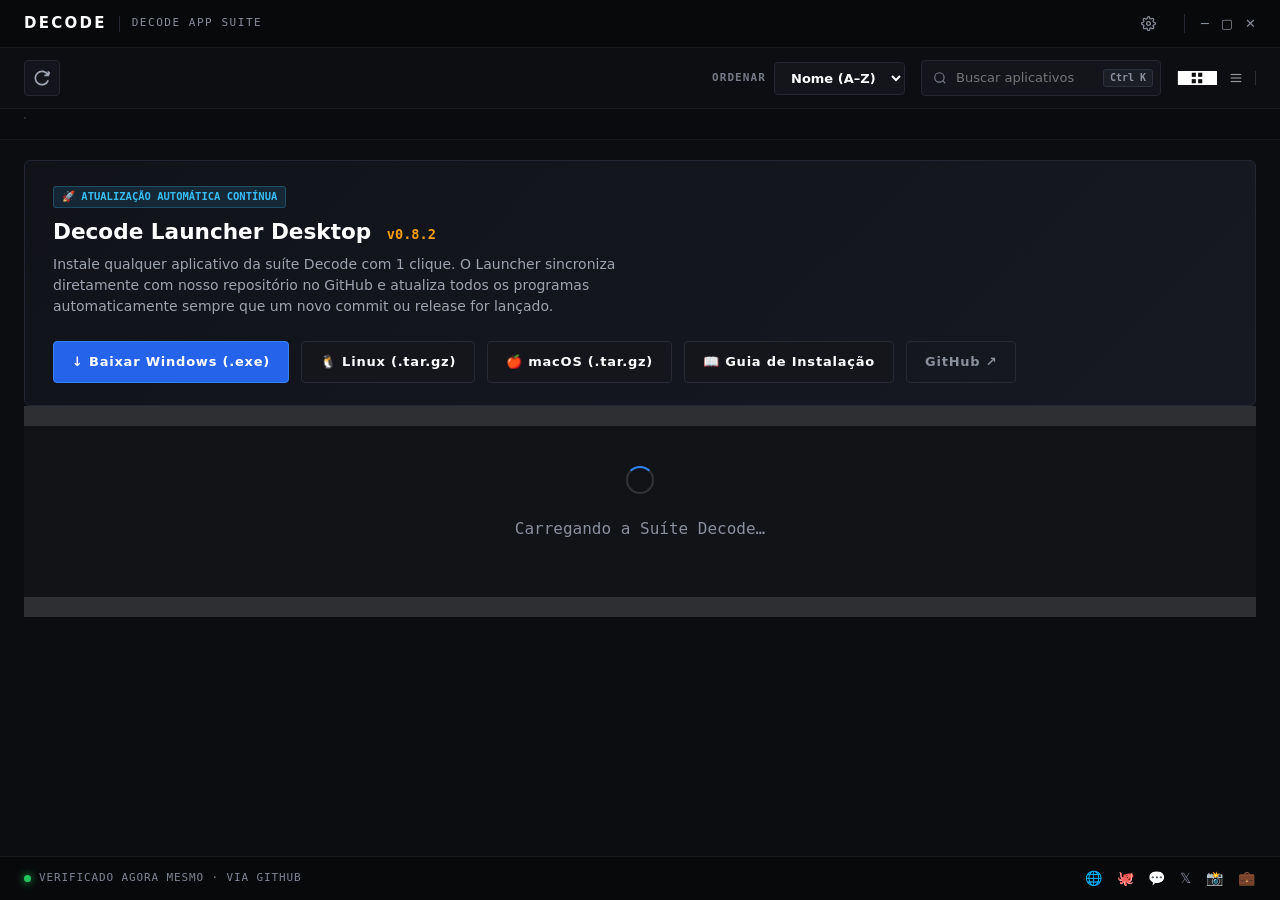
==== commit f26b308d: "feat(hub): deploy full 17 Decode suite apps and fix icon bounding box" ====
--- a/index.html
+++ b/index.html
@@ -1,154 +1,210 @@
 <!doctype html>
-<html lang="pt-BR">
+<html lang="pt-BR" data-theme="dark">
 <head>
-<meta charset="utf-8">
-<meta name="viewport" content="width=device-width,initial-scale=1">
-<meta name="theme-color" content="#0b1020">
-<meta name="description" content="Descubra e baixe ferramentas criativas open source em uma central visual da Decode Analytics.">
-<title>Decode Open Source Hub</title>
-<link rel="preconnect" href="https://raw.githubusercontent.com">
-<link rel="preconnect" href="https://api.github.com">
-<style>
-:root{color-scheme:dark;--bg:#07101E;--panel:#0D1B34;--panel2:#132540;--line:#263B5B;--text:#F4F8FF;--muted:#9FB1CC;--blue:#4C85F7;--cyan:#55DDEB;--green:#7be1b4;--radius:20px}
-*{box-sizing:border-box}html{scroll-behavior:smooth}body{margin:0;background:radial-gradient(ellipse at 12% 0%,rgba(36,91,183,.22),transparent 34%),radial-gradient(ellipse at 88% 15%,rgba(29,174,187,.10),transparent 32%),var(--bg);color:var(--text);font-family:Inter,ui-sans-serif,system-ui,-apple-system,BlinkMacSystemFont,"Segoe UI",sans-serif;min-height:100vh}
-a{color:inherit;text-decoration:none}button,input,select{font:inherit}button,a,select{outline-offset:4px}button:focus-visible,a:focus-visible,input:focus-visible,select:focus-visible{outline:2px solid var(--cyan)}
-.shell{width:min(1440px,calc(100% - 48px));margin:auto}.topbar{height:84px;display:flex;align-items:center;justify-content:space-between;border-bottom:1px solid rgba(154,169,194,.15);gap:20px}.brand{display:flex;align-items:center;gap:12px;font-weight:800;letter-spacing:-.04em}.brand-mark{width:38px;height:38px;display:grid;place-items:center;border-radius:12px;background:linear-gradient(145deg,#7CA8FF,#2557C6);color:#08111f;box-shadow:0 0 32px rgba(74,133,255,.22)}.brand small{display:block;font-size:10px;letter-spacing:.18em;color:var(--muted);font-weight:700;text-transform:uppercase;margin-top:3px}.nav{display:flex;align-items:center;gap:22px;color:#c2cde0;font-size:13px}.nav a:hover{color:white}.source-pill{border:1px solid #3a4a62;border-radius:999px;padding:10px 14px;background:#111c2e}
-.hero{padding:65px 0 38px;display:grid;grid-template-columns:minmax(0,1.35fr) minmax(280px,.65fr);align-items:end;gap:40px}.eyebrow{display:inline-flex;align-items:center;gap:9px;border:1px solid rgba(114,167,255,.28);background:rgba(40,79,145,.16);color:#b8d2ff;border-radius:999px;padding:8px 12px;font-size:11px;letter-spacing:.12em;text-transform:uppercase;font-weight:800}.live-dot{width:7px;height:7px;background:var(--green);border-radius:50%;box-shadow:0 0 11px rgba(123,225,180,.8)}h1{font-size:clamp(42px,6vw,76px);line-height:.99;letter-spacing:-.065em;margin:23px 0 18px;max-width:800px}.gradient-text{background:linear-gradient(105deg,#f3f7ff 12%,#8eb8ff 52%,#75e3e9 100%);background-clip:text;-webkit-background-clip:text;color:transparent}.hero-copy{font-size:17px;line-height:1.65;color:#a7b6cd;max-width:670px;margin:0}.hero-side{border:1px solid rgba(128,163,219,.22);background:linear-gradient(150deg,rgba(29,46,76,.72),rgba(12,20,35,.84));padding:23px;border-radius:22px;position:relative;overflow:hidden}.hero-side:after{content:"";position:absolute;width:170px;height:170px;right:-65px;top:-88px;background:rgba(85,146,255,.18);filter:blur(36px);border-radius:50%;pointer-events:none}.mini-label{font-size:10px;text-transform:uppercase;letter-spacing:.16em;color:#8fa2c0;font-weight:800}.stat-row{display:flex;align-items:flex-end;justify-content:space-between;gap:15px;margin-top:10px}.stat-big{font-size:52px;letter-spacing:-.07em;font-weight:800;line-height:1}.stat-big span{font-size:18px;color:var(--cyan);letter-spacing:0;margin-left:4px}.stat-side{color:#9daec7;font-size:12px;line-height:1.55;text-align:right;max-width:125px}.stat-tags{display:flex;flex-wrap:wrap;gap:8px;margin-top:20px}.tag{font-size:11px;border:1px solid #344760;background:rgba(10,18,31,.5);padding:7px 9px;border-radius:8px;color:#c5d5eb}
-.section-head{display:flex;align-items:flex-end;justify-content:space-between;gap:20px;padding:22px 0 18px}.section-head h2{font-size:24px;letter-spacing:-.04em;margin:0}.section-head p{margin:7px 0 0;color:var(--muted);font-size:13px}.count{font-size:12px;color:#bac8dc;border:1px solid var(--line);border-radius:10px;padding:9px 12px;white-space:nowrap}
-.toolbar{display:flex;align-items:center;gap:10px;flex-wrap:wrap;margin-bottom:18px}.search-wrap{min-width:220px;flex:1;position:relative}.search-icon{position:absolute;left:15px;top:50%;transform:translateY(-50%);color:#8a9bb5;font-size:18px;pointer-events:none}.search{width:100%;height:48px;border:1px solid var(--line);background:#0e1727;border-radius:13px;padding:0 16px 0 43px;color:var(--text);outline:none}.search::placeholder{color:#6f809a}.search:focus{border-color:#5c8de2;box-shadow:0 0 0 3px rgba(88,140,232,.12)}.select{height:48px;border:1px solid var(--line);border-radius:13px;background:#0e1727;color:#d8e4f7;padding:0 34px 0 13px;font-size:13px;outline:none;cursor:pointer;-webkit-appearance:none;appearance:none;background-image:linear-gradient(45deg,transparent 50%,#879cb8 50%),linear-gradient(135deg,#879cb8 50%,transparent 50%);background-position:calc(100% - 17px) calc(1em + 5px),calc(100% - 12px) calc(1em + 5px);background-size:5px 5px,5px 5px;background-repeat:no-repeat}.select:focus{border-color:#5c8de2;box-shadow:0 0 0 3px rgba(88,140,232,.12)}
-.filter-row{display:flex;gap:8px;overflow-x:auto;padding-bottom:6px;margin-bottom:24px;scrollbar-width:none}.filter-row::-webkit-scrollbar{display:none}.filter{border:1px solid #23354f;background:#0c1626;color:#9eb0c9;padding:9px 14px;border-radius:999px;font-size:12px;white-space:nowrap;cursor:pointer;transition:all .15s}.filter:hover{background:#132238;color:white}.filter.active{background:linear-gradient(135deg,#4e83ea,#295dc9);border-color:#5b8ff3;color:#fff;font-weight:700;box-shadow:0 4px 18px rgba(58,118,234,.35)}
-.tool-grid{display:grid;grid-template-columns:repeat(4,minmax(0,1fr));gap:14px}.card{border:1px solid var(--line);background:linear-gradient(180deg,#0e1a2f,#0a1322);padding:20px;border-radius:var(--radius);display:flex;flex-direction:column;justify-content:space-between;min-height:300px;position:relative;transition:transform .18s,border-color .18s,box-shadow .18s}.card:hover{transform:translateY(-3px);border-color:#486fae;box-shadow:0 14px 34px rgba(4,10,20,.4)}.card.featured{border-color:#36537f;background:linear-gradient(180deg,#10223d,#0c172a)}.card-top{display:flex;justify-content:space-between;align-items:flex-start}.app-icon{width:46px;height:46px;border-radius:13px;object-fit:cover;background:#152640;border:1px solid #2e4566;display:grid;place-items:center}.category-symbol{color:#6c809e;font-size:16px}.card h3{font-size:18px;margin:16px 0 6px;letter-spacing:-.03em}.card p{color:var(--muted);font-size:13px;line-height:1.55;margin:0 0 16px;min-height:40px}.meta{display:flex;gap:8px;font-size:11px;color:#879bb8;margin-bottom:12px;flex-wrap:wrap}.meta span{border:1px solid #253954;background:rgba(12,22,37,.65);padding:4px 7px;border-radius:6px}.release-line{font-size:11px;color:#94a6c0;margin-bottom:15px;display:flex;align-items:center;gap:6px;min-height:18px}.release-line strong{color:#d8e5f7;font-weight:700}.card-actions{display:flex;gap:8px;margin-top:auto}.btn{display:inline-flex;align-items:center;justify-content:center;gap:7px;height:40px;border-radius:11px;padding:0 13px;font-size:12px;font-weight:700;border:1px solid transparent;cursor:pointer;transition:transform .16s,background .16s}.btn:hover{transform:translateY(-1px)}.btn-primary{background:#dceaff;color:#10203a;flex:1}.btn-primary:hover{background:#fff}.btn-secondary{background:#111d30;border-color:#34435b;color:#c2d0e5}.btn-secondary:hover{background:#1a2a43;color:white}.btn-icon{font-size:13px}.owner-badge{display:inline-flex;align-items:center;gap:5px;font-size:9px;letter-spacing:.08em;text-transform:uppercase;font-weight:800;color:#b8d0ff;background:rgba(77,129,220,.13);border:1px solid rgba(106,154,230,.26);padding:5px 7px;border-radius:6px;position:absolute;top:87px;right:17px}
-.status{display:flex;align-items:center;justify-content:center;gap:9px;padding:30px 10px;color:#889ab5;font-size:12px}.spinner{width:14px;height:14px;border:2px solid #2a3a53;border-top-color:var(--blue);border-radius:50%;animation:spin .8s linear infinite}@keyframes spin{to{transform:rotate(360deg)}}.empty{grid-column:1/-1;text-align:center;padding:60px 18px;border:1px dashed #35455e;border-radius:17px;color:#9eacc2}.notice{margin:35px 0 0;border:1px solid #2c3b52;background:rgba(16,25,43,.65);border-radius:15px;padding:17px 19px;display:flex;gap:13px;align-items:flex-start;color:#a4b4cc;font-size:12px;line-height:1.6}.notice-icon{font-size:18px;color:var(--cyan)}.notice strong{display:block;color:#e1eaf8;font-size:12px;margin-bottom:3px}.footer{margin-top:60px;border-top:1px solid rgba(154,169,194,.15);padding:24px 0 33px;display:flex;justify-content:space-between;gap:24px;align-items:center;color:#7587a3;font-size:11px;line-height:1.7}.footer-brand{font-weight:800;color:#b8c7dc;letter-spacing:.02em}.footer-links{display:flex;gap:16px;flex-wrap:wrap}.footer-links a:hover{color:#fff}
-@media(max-width:1120px){.tool-grid{grid-template-columns:repeat(3,minmax(0,1fr))}.hero{grid-template-columns:minmax(0,1fr) 300px;gap:25px}.hero-copy{font-size:15px}}
-@media(max-width:820px){.shell{width:min(100% - 30px,680px)}.topbar{height:70px}.nav{gap:12px}.nav .hide-mobile{display:none}.hero{grid-template-columns:1fr;padding:48px 0 27px;gap:25px}.hero-side{max-width:none}.hero h1{max-width:580px}.tool-grid{grid-template-columns:repeat(2,minmax(0,1fr))}.section-head h2{font-size:21px}.select{flex:1;max-width:none}}
-@media(max-width:520px){.shell{width:calc(100% - 24px)}.topbar{height:66px}.brand-mark{width:34px;height:34px}.brand{font-size:14px}.source-pill{font-size:11px;padding:9px 10px}.hero{padding-top:37px}h1{font-size:46px}.hero-copy{font-size:14px}.hero-side{padding:18px}.stat-big{font-size:45px}.toolbar{gap:8px}.search-wrap{flex-basis:100%}.select{height:43px;font-size:12px}.filter-row{margin-right:-12px;padding-right:12px}.tool-grid{grid-template-columns:1fr;gap:10px}.card{min-height:0;padding:16px}.card h3{margin-top:12px}.card p{min-height:0}.release-line{margin-top:9px}.footer{align-items:flex-start;flex-direction:column;gap:14px}.section-head{align-items:flex-start}.count{font-size:10px;padding:8px}.owner-badge{top:83px}}
-@media(prefers-reduced-motion:reduce){*,*:before,*:after{scroll-behavior:auto!important;animation:none!important;transition:none!important}}
-</style>
+  <meta charset="utf-8">
+  <meta name="viewport" content="width=device-width, initial-scale=1">
+  <meta name="theme-color" content="#0c0d10">
+  <meta name="description" content="Decode App Suite — Catálogo e Launcher oficial de código aberto da Decode Analytics. Edição de imagens, vetores, vídeos, CAD, PDFs, diagramação, 3D e IA, construídos em Rust nativo com aceleração GPU.">
+  <meta property="og:title" content="Decode Launcher — Open Source App Suite">
+  <meta property="og:description" content="Treze aplicativos nativos em Rust mais IDE com IA para criadores e engenheiros. Código aberto, acelerado por GPU, sem Electron.">
+  <meta property="og:type" content="website">
+  <meta property="og:url" content="https://decode-open-source-hub.vercel.app">
+  <title>Decode Open Source Hub — Suíte Criativa &amp; Catálogo</title>
+  
+  <link rel="icon" href="assets/favicon.svg" type="image/svg+xml">
+  <link rel="stylesheet" href="styles.css">
+  <script src="app.js" defer></script>
 </head>
-<body>
-<div class="shell">
-<header class="topbar">
-  <a class="brand" href="#" aria-label="Decode Open Source Hub, início">
-    <span class="brand-mark" aria-hidden="true"><svg width="23" height="23" viewBox="0 0 24 24" fill="none"><path d="M5 4.5h7.2a7.5 7.5 0 1 1 0 15H5v-15Z" stroke="currentColor" stroke-width="2.1"/><path d="M5.5 12h7.3" stroke="currentColor" stroke-width="2.1" stroke-linecap="round"/></svg></span>
-    <span>DECODE <small>OPEN SOURCE HUB</small></span>
-  </a>
-  <nav class="nav" aria-label="Navegação principal">
-    <a href="#catalogo" class="hide-mobile">Explorar ferramentas</a>
-    <a href="https://github.com/Kaiqueaurelio/decode-open-source-hub" target="_blank" rel="noopener noreferrer" class="source-pill">Código-fonte ↗</a>
-  </nav>
-</header>
-<main>
-  <section class="hero">
-    <div>
-      <div class="eyebrow"><span class="live-dot" aria-hidden="true"></span> 14 ferramentas oficiais • Decode Analytics</div>
-      <h1>Seu estúdio open source.<br><span class="gradient-text">Tudo em um só lugar.</span></h1>
-      <p class="hero-copy">Descubra ferramentas para desenhar, editar, projetar e criar. Compare opções, encontre a versão para seu computador e vá direto aos downloads oficiais da Decode Analytics.</p>
-    </div>
-    <aside class="hero-side" aria-label="Resumo do catálogo">
-      <div class="mini-label">O catálogo, sem complicação</div>
-      <div class="stat-row"><div class="stat-big">14<span>apps</span></div><div class="stat-side">Central oficial da suíte de ferramentas Decode.</div></div>
-      <div class="stat-tags"><span class="tag">14 aplicativos Decode</span><span class="tag">Ecossistema Decode</span><span class="tag">Releases oficiais</span></div>
-    </aside>
+<body class="launcher-body">
+  <a class="skip-link" href="#software-grid">Pular para os aplicativos</a>
+
+  <!-- Window Header Titlebar (Decode Launcher) -->
+  <header class="launcher-window-header" id="site-nav">
+    <div class="launcher-header-left">
+      <span class="launcher-brand-title">DECODE</span>
+      <span class="launcher-header-divider" aria-hidden="true"></span>
+      <span class="launcher-suite-tag">DECODE APP SUITE</span>
+    </div>
+
+    <div class="launcher-header-right">
+      <button class="window-tool-btn" id="open-settings-modal" type="button" title="Sobre e Configurações" aria-label="Sobre e Configurações">
+        <svg width="15" height="15" viewBox="0 0 24 24" fill="none" stroke="currentColor" stroke-width="2"><path d="M12 15a3 3 0 1 0 0-6 3 3 0 0 0 0 6Z"/><path d="M19.4 15a1.65 1.65 0 0 0 .33 1.82l.06.06a2 2 0 0 1 0 2.83 2 2 0 0 1-2.83 0l-.06-.06a1.65 1.65 0 0 0-1.82-.33 1.65 1.65 0 0 0-1 1.51V21a2 2 0 0 1-2 2 2 2 0 0 1-2-2v-.09A1.65 1.65 0 0 0 9 19.4a1.65 1.65 0 0 0-1.82.33l-.06.06a2 2 0 0 1-2.83 0 2 2 0 0 1 0-2.83l.06-.06a1.65 1.65 0 0 0 .33-1.82 1.65 1.65 0 0 0-1.51-1H3a2 2 0 0 1-2-2 2 2 0 0 1 2-2h.09A1.65 1.65 0 0 0 4.6 9a1.65 1.65 0 0 0-.33-1.82l-.06-.06a2 2 0 0 1 0-2.83 2 2 0 0 1 2.83 0l.06.06a1.65 1.65 0 0 0 1.82.33H9a1.65 1.65 0 0 0 1-1.51V3a2 2 0 0 1 2-2 2 2 0 0 1 2 2v.09a1.65 1.65 0 0 0 1 1.51 1.65 1.65 0 0 0 1.82-.33l.06-.06a2 2 0 0 1 2.83 0 2 2 0 0 1 0 2.83l-.06.06a1.65 1.65 0 0 0-.33 1.82V9a1.65 1.65 0 0 0 1.51 1H21a2 2 0 0 1 2 2 2 2 0 0 1-2 2h-.09a1.65 1.65 0 0 0-1.51 1Z"/></svg>
+      </button>
+      <div class="window-controls" aria-hidden="true">
+        <span class="win-btn win-min" title="Minimizar">─</span>
+        <span class="win-btn win-max" title="Maximizar">▢</span>
+        <span class="win-btn win-close" title="Fechar">✕</span>
+      </div>
+    </div>
+  </header>
+
+  <!-- Controls Toolbar -->
+  <div class="launcher-control-bar">
+    <div class="control-left">
+      <button id="reload-catalog" class="btn-refresh" type="button" title="Recarregar catálogo" aria-label="Recarregar catálogo">
+        <svg width="16" height="16" viewBox="0 0 24 24" fill="none" stroke="currentColor" stroke-width="2.5"><path d="M21.5 2v6h-6M21.34 15.57a10 10 0 1 1-.57-8.38l5.67-5.19"/></svg>
+      </button>
+      <button id="theme-toggle" class="btn-refresh" type="button" title="Alternar tema" aria-label="Alternar tema" style="display:none;">
+        <svg width="15" height="15" viewBox="0 0 24 24" fill="none" stroke="currentColor" stroke-width="2"><path d="M20.985 12.486a9 9 0 1 1-9.473-9.472c.405-.022.617.46.402.803a6 6 0 0 0 8.268 8.268c.344-.215.825-.004.803.401"></path></svg>
+      </button>
+    </div>
+
+    <div class="control-right">
+      <div class="sort-group">
+        <label class="control-label" for="sort-filter">ORDENAR</label>
+        <select id="sort-filter" class="control-select">
+          <option value="name">Nome (A–Z)</option>
+          <option value="name-desc">Nome (Z–A)</option>
+          <option value="featured">Destaques</option>
+          <option value="category">Categoria</option>
+        </select>
+      </div>
+
+      <div class="search-box">
+        <svg class="search-icon" width="14" height="14" viewBox="0 0 24 24" fill="none" stroke="currentColor" stroke-width="2"><circle cx="11" cy="11" r="8"/><path d="m21 21-4.35-4.35"/></svg>
+        <input id="search-input" class="search-input" type="search" placeholder="Buscar aplicativos" autocomplete="off">
+        <kbd class="search-kbd" id="search-kbd">Ctrl K</kbd>
+      </div>
+
+      <div class="view-toggle" role="group" aria-label="Modo de visualização">
+        <button id="view-grid" class="view-button active" type="button" aria-pressed="true" title="Visualização em Grade">
+          <svg width="14" height="14" viewBox="0 0 24 24" fill="currentColor"><rect x="3" y="3" width="7" height="7"/><rect x="14" y="3" width="7" height="7"/><rect x="3" y="14" width="7" height="7"/><rect x="14" y="14" width="7" height="7"/></svg>
+        </button>
+        <button id="view-table" class="view-button" type="button" aria-pressed="false" title="Visualização em Tabela">
+          <svg width="14" height="14" viewBox="0 0 24 24" fill="currentColor"><rect x="3" y="5" width="18" height="2"/><rect x="3" y="11" width="18" height="2"/><rect x="3" y="17" width="18" height="2"/></svg>
+        </button>
+      </div>
+    </div>
+  </div>
+
+  <!-- Status Tabs Filter Bar -->
+  <div class="status-tabs-bar">
+    <div id="status-tabs" class="status-tabs" role="group" aria-label="Filtrar por estágio"></div>
+  </div>
+
+  <!-- Auxiliary Hidden Controls for DOM / Test compatibility -->
+  <div style="display:none;" aria-hidden="true">
+    <input id="filter-search-input" type="search">
+    <select id="platform-filter"><option value="">Todas</option></select>
+    <div id="category-chips"></div>
+    <div id="result-count"></div>
+    <div id="active-filters"></div>
+    <button id="clear-filters" type="button"></button>
+    <div id="load-more-wrap"><button id="load-more" type="button"></button></div>
+    <div id="error-state"></div>
+    <form id="search-form"></form>
+  </div>
+
+  <!-- Hero Callout: Decode Launcher (Desktop) -->
+  <section class="launcher-hero-callout" id="downloads">
+    <div class="hero-callout-inner">
+      <div class="hero-callout-content">
+        <div class="hero-badge">🚀 ATUALIZAÇÃO AUTOMÁTICA CONTÍNUA</div>
+        <h2>Decode Launcher Desktop <span>v0.8.2</span></h2>
+        <p>Instale qualquer aplicativo da suíte Decode com 1 clique. O Launcher sincroniza diretamente com nosso repositório no GitHub e atualiza todos os programas automaticamente sempre que um novo commit ou release for lançado.</p>
+      </div>
+      <div class="hero-callout-actions">
+        <a href="https://github.com/Kaiqueaurelio/decode-open-source-hub/releases/download/v0.9.0/decode-launcher.exe" class="btn-launcher-download primary" target="_blank" rel="noopener noreferrer" aria-label="Baixar instalador oficial para Windows">
+          <span>↓ Baixar Windows (.exe)</span>
+        </a>
+        <a href="https://github.com/Kaiqueaurelio/decode-open-source-hub/releases/download/v0.9.0/decode-launcher-linux-x86_64.tar.gz" class="btn-launcher-download secondary" target="_blank" rel="noopener noreferrer">
+          <span>🐧 Linux (.tar.gz)</span>
+        </a>
+        <a href="https://github.com/Kaiqueaurelio/decode-open-source-hub/releases/download/v0.9.0/decode-launcher-macos.tar.gz" class="btn-launcher-download secondary" target="_blank" rel="noopener noreferrer">
+          <span>🍎 macOS (.tar.gz)</span>
+        </a>
+        <a href="docs/GUIA_DE_DOWNLOAD_E_INSTALACAO.md" class="btn-launcher-download secondary" target="_blank">
+          <span>📖 Guia de Instalação</span>
+        </a>
+        <a href="https://github.com/Kaiqueaurelio/decode-open-source-hub" class="btn-launcher-download github" target="_blank" rel="noopener noreferrer">
+          <span>GitHub ↗</span>
+        </a>
+      </div>
+    </div>
   </section>
 
-  <section id="catalogo" aria-labelledby="catalog-title">
-    <div class="section-head">
-      <div><h2 id="catalog-title">Encontre sua próxima ferramenta</h2><p>Pesquise pelo nome ou filtre por tipo de trabalho.</p></div>
-      <div id="resultCount" class="count" aria-live="polite">14 ferramentas</div>
-    </div>
-    <div class="toolbar">
-      <label class="search-wrap"><span class="search-icon" aria-hidden="true">⌕</span><input id="searchInput" class="search" type="search" placeholder="Buscar ferramenta, categoria ou uso..." autocomplete="off" aria-label="Buscar ferramenta"></label>
-      <label><span class="mini-label" style="display:block;margin:0 0 5px 3px">Seu sistema</span><select class="select" id="platformSelect" aria-label="Sistema operacional"><option value="linux">Linux (Mint, Ubuntu…)</option><option value="windows">Windows</option><option value="macos">macOS</option></select></label>
-      <label><span class="mini-label" style="display:block;margin:0 0 5px 3px">Ordenar</span><select class="select" id="sortSelect" aria-label="Ordenar ferramentas"><option value="featured">Recomendados</option><option value="az">Nome: A–Z</option><option value="za">Nome: Z–A</option></select></label>
-    </div>
-    <div class="filter-row" id="filterRow" aria-label="Filtrar por categoria"></div>
-    <div class="tool-grid" id="toolGrid" aria-live="polite"></div>
-    <div id="loadingState" class="status"><span class="spinner" aria-hidden="true"></span> Consultando versões publicadas…</div>
-  </section>
-
-  <aside class="notice">
-    <span class="notice-icon" aria-hidden="true">ⓘ</span>
-    <div><strong>Suíte Oficial Decode Analytics</strong>Os 14 aplicativos do catálogo fazem parte do ecossistema criativo e profissional da Decode Analytics, com código aberto, desenvolvimento contínuo e pacotes oficiais disponíveis para download.</div>
-  </aside>
-</main>
-<footer class="footer">
-  <div><div class="footer-brand">DECODE ANALYTICS · OPEN SOURCE HUB</div><div>Central oficial para descobrir e baixar ferramentas de código aberto da Decode Analytics.</div></div>
-  <div class="footer-links"><a href="https://github.com/Kaiqueaurelio/decode-open-source-hub" target="_blank" rel="noopener noreferrer">Repositório Oficial ↗</a><a href="https://github.com/Kaiqueaurelio/decodecad" target="_blank" rel="noopener noreferrer">Decode CAD ↗</a><a href="#catalogo">Voltar ao catálogo ↑</a></div>
-  <div style="max-width:390px">© 2026 Decode Analytics. Todos os aplicativos, marcas e ferramentas pertencem à Decode Analytics. Licenciados sob termos de código aberto (MIT / Apache-2.0).</div>
-</footer>
-</div>
-<script>
-(function(){
-"use strict";
-var apps = [
-{id:"decode-photo",name:"Decode Photo",desc:"Edite imagens com camadas, máscaras, tipografia e fluxos de trabalho criativos.",cat:"Imagem e fotografia",symbol:"◉",repo:"Kaiqueaurelio/decode-open-source-hub",subpath:"apps/decode-photo",site:"https://github.com/Kaiqueaurelio/decode-open-source-hub",packageName:"decode-photo-release-package.tar.gz",license:"MIT / Apache-2.0",icon:"./assets/icons/decode-photo.svg",decode:true},
-{id:"decode-light",name:"Decode Light",desc:"Revele arquivos RAW e refine fotografias com edição não destrutiva.",cat:"Imagem e fotografia",symbol:"◐",repo:"Kaiqueaurelio/decode-open-source-hub",subpath:"apps/decode-light",site:"https://github.com/Kaiqueaurelio/decode-open-source-hub",packageName:"decode-light-release-package.tar.gz",license:"MIT / Apache-2.0",icon:"./assets/icons/decode-light.svg",decode:true},
-{id:"decode-film",name:"Decode Film",desc:"Monte vídeos, trabalhe cores e organize o áudio da sua produção.",cat:"Vídeo e motion",symbol:"▷",repo:"Kaiqueaurelio/decode-open-source-hub",subpath:"apps/decode-film",site:"https://github.com/Kaiqueaurelio/decode-open-source-hub",packageName:"decode-film-release-package.tar.gz",license:"MIT / Apache-2.0",icon:"./assets/icons/decode-film.svg",decode:true},
-{id:"decode-design",name:"Decode Design",desc:"Crie layouts, publicações e projetos de design editorial.",cat:"Design e ilustração",symbol:"▤",repo:"Kaiqueaurelio/decode-open-source-hub",subpath:"apps/decode-design",site:"https://github.com/Kaiqueaurelio/decode-open-source-hub",packageName:"decode-design-release-package.tar.gz",license:"MIT / Apache-2.0",icon:"./assets/icons/decode-design.svg",decode:true},
-{id:"decode-vector",name:"Decode Vector",desc:"Desenhe ilustrações vetoriais, formas e artes escaláveis.",cat:"Design e ilustração",symbol:"◇",repo:"Kaiqueaurelio/decode-open-source-hub",subpath:"apps/decode-vector",site:"https://github.com/Kaiqueaurelio/decode-open-source-hub",packageName:"decode-vector-release-package.tar.gz",license:"MIT / Apache-2.0",icon:"./assets/icons/decode-vector.svg",decode:true},
-{id:"decode-pdf",name:"Decode PDF",desc:"Leia, organize e proteja seus documentos PDF em um só fluxo.",cat:"Documentos e escritório",symbol:"▧",repo:"Kaiqueaurelio/decode-open-source-hub",subpath:"apps/decode-pdf",site:"https://github.com/Kaiqueaurelio/decode-open-source-hub",packageName:"decode-pdf-release-package.tar.gz",license:"MIT / Apache-2.0",icon:"./assets/icons/decode-pdf.svg",decode:true},
-{id:"decode-effects",name:"Decode Effects",desc:"Componha motion graphics e efeitos visuais para suas produções.",cat:"Vídeo e motion",symbol:"✳",repo:"Kaiqueaurelio/decode-open-source-hub",subpath:"apps/decode-effect",site:"https://github.com/Kaiqueaurelio/decode-open-source-hub",packageName:"decode-effect-release-package.tar.gz",license:"MIT / Apache-2.0",icon:"./assets/icons/decode-effects.svg",decode:true},
-{id:"decode-writer",name:"Decode Writer",desc:"Escreva, organize e formate documentos de texto.",cat:"Documentos e escritório",symbol:"¶",repo:"Kaiqueaurelio/decode-open-source-hub",subpath:"apps/decode-word",site:"https://github.com/Kaiqueaurelio/decode-open-source-hub",packageName:"decode-word-release-package.tar.gz",license:"MIT / Apache-2.0",icon:"./assets/icons/decode-writer.svg",decode:true},
-{id:"decode-slides",name:"Decode Slides",desc:"Transforme ideias em apresentações e conjuntos de slides.",cat:"Documentos e escritório",symbol:"▥",repo:"Kaiqueaurelio/decode-open-source-hub",subpath:"apps/decode-deck",site:"https://github.com/Kaiqueaurelio/decode-open-source-hub",packageName:"decode-deck-release-package.tar.gz",license:"MIT / Apache-2.0",icon:"./assets/icons/decode-slides.svg",decode:true},
-{id:"decode-sheets",name:"Decode Sheets",desc:"Trabalhe com planilhas, tabelas e análise de dados.",cat:"Documentos e escritório",symbol:"▦",repo:"Kaiqueaurelio/decode-open-source-hub",subpath:"apps/decode-grid",site:"https://github.com/Kaiqueaurelio/decode-open-source-hub",packageName:"decode-grid-release-package.tar.gz",license:"MIT / Apache-2.0",icon:"./assets/icons/decode-sheets.svg",decode:true},
-{id:"decode-draft",name:"Decode Draft",desc:"Faça desenho técnico e projetos de desenho assistido por computador.",cat:"CAD e engenharia",symbol:"⌗",repo:"Kaiqueaurelio/decode-open-source-hub",subpath:"apps/decode-cad",site:"https://github.com/Kaiqueaurelio/decode-open-source-hub",packageName:"decode-cad-release-package.tar.gz",license:"MIT / Apache-2.0",icon:"./assets/icons/decode-draft.svg",decode:true},
-{id:"decode-audio",name:"Decode Audio",desc:"Grave, edite e organize áudio para música e produção.",cat:"Áudio",symbol:"♫",repo:"Kaiqueaurelio/decode-open-source-hub",subpath:"apps/decode-sound",site:"https://github.com/Kaiqueaurelio/decode-open-source-hub",packageName:"decode-sound-release-package.tar.gz",license:"MIT / Apache-2.0",icon:"./assets/icons/decode-audio.svg",decode:true},
-{id:"decode-ui",name:"Decode UI",desc:"Modele interfaces, crie protótipos e desenvolva experiências digitais.",cat:"Design e ilustração",symbol:"⌘",repo:"Kaiqueaurelio/decode-open-source-hub",subpath:"apps/decode-fig",site:"https://github.com/Kaiqueaurelio/decode-open-source-hub",packageName:"decode-fig-release-package.tar.gz",license:"MIT / Apache-2.0",icon:"./assets/icons/decode-ui.svg",decode:true},
-{id:"decodecad",name:"Decode CAD",desc:"CAD 2D/3D profissional da Decode Analytics, com desenhos técnicos e automação.",cat:"CAD e engenharia",symbol:"⌗",repo:"Kaiqueaurelio/decodecad",subpath:"",site:"https://github.com/Kaiqueaurelio/decodecad",releaseUrl:"https://github.com/Kaiqueaurelio/decodecad/releases/latest",packageName:"decode-cad-release-package.tar.gz",license:"MIT / Apache-2.0",icon:"./assets/icons/decode-cad.svg",decode:true}
-];
-var categories=["Todos"].concat(Array.from(new Set(apps.map(function(a){return a.cat;}))));
-var hubRelease=null;
-var grid=document.getElementById("toolGrid"), filters=document.getElementById("filterRow"), search=document.getElementById("searchInput"), platform=document.getElementById("platformSelect"), sort=document.getElementById("sortSelect"), count=document.getElementById("resultCount"), loading=document.getElementById("loadingState");
-function escapeHtml(s){return String(s).replace(/[&<>"']/g,function(c){return {"&":"&amp;","<":"&lt;",">":"&gt;",'"':"&quot;","'":"&#39;"}[c];});}
-function external(url,label,cls){return '<a class="btn '+cls+'" href="'+escapeHtml(url)+'" target="_blank" rel="noopener noreferrer">'+label+'</a>';}
-function renderFilters(){
- filters.innerHTML=categories.map(function(cat){return '<button type="button" class="filter'+(activeCat===cat?' active':'')+'" data-cat="'+escapeHtml(cat)+'" aria-pressed="'+(activeCat===cat)+'">'+escapeHtml(cat)+'</button>';}).join("");
- filters.querySelectorAll("button").forEach(function(button){button.addEventListener("click",function(){activeCat=button.dataset.cat;renderFilters();renderCards();});});
-}
-function getDownloadTarget(app, os){
- if(app.packageName){
-  return "https://github.com/Kaiqueaurelio/decode-open-source-hub/releases/download/v0.8.2/" + app.packageName;
- }
- return app.releaseUrl || "https://github.com/Kaiqueaurelio/decode-open-source-hub/releases/tag/v0.8.2";
-}
-function versionLabel(app){
- var tag = (hubRelease && hubRelease.tag_name) || "v0.8.2";
- return '<strong>'+escapeHtml(tag)+'</strong> <span>· Release Oficial Decode</span>';
-}
-function renderCards(){
- var query=search.value.trim().toLowerCase();
- var list=apps.filter(function(a){var all=(a.name+" "+a.desc+" "+a.cat+" "+a.repo+" "+a.license).toLowerCase();return (activeCat==="Todos"||a.cat===activeCat)&&all.indexOf(query)!==-1;});
- if(sort.value==="az")list.sort(function(a,b){return a.name.localeCompare(b.name);});
- if(sort.value==="za")list.sort(function(a,b){return b.name.localeCompare(a.name);});
- count.textContent=list.length+" de "+apps.length+" ferramentas";
- if(!list.length){grid.innerHTML='<div class="empty">Nenhuma ferramenta encontrada.<br><span style="display:block;margin-top:7px;font-size:12px">Tente outro termo ou escolha “Todos”.</span></div>';return;}
- grid.innerHTML=list.map(function(app){
-  var releaseInfo=versionLabel(app);
-  var buttonText="Baixar " + app.name;
-  var target=getDownloadTarget(app, platform.value);
-  var repoTarget=app.subpath ? ("https://github.com/" + app.repo + "/tree/main/" + app.subpath) : ("https://github.com/" + app.repo);
-  return '<article class="card featured"><div class="card-top"><img class="app-icon" src="'+escapeHtml(app.icon)+'" alt="Ícone de '+escapeHtml(app.name)+'" loading="lazy" onerror="this.style.visibility=\'hidden\'"><span class="category-symbol" aria-hidden="true">'+escapeHtml(app.symbol)+'</span></div><span class="owner-badge">App Oficial Decode</span><h3>'+escapeHtml(app.name)+'</h3><p>'+escapeHtml(app.desc)+'</p><div class="meta"><span>'+escapeHtml(app.cat)+'</span><span>'+escapeHtml(app.license)+'</span></div><div class="release-line">'+releaseInfo+'</div><div class="card-actions"><a class="btn btn-primary" title="Baixar pacote oficial de '+escapeHtml(app.name)+'" href="'+escapeHtml(target)+'" target="_blank" rel="noopener noreferrer"><span class="btn-icon">↓</span> '+escapeHtml(buttonText)+'</a>'+external(repoTarget,"Código-fonte","btn-secondary")+'</div></article>';
- }).join("");
-}
-function detectPlatform(){
- var p=(navigator.userAgentData&&navigator.userAgentData.platform)||navigator.platform||navigator.userAgent||"";
- p=p.toLowerCase();
- if(p.indexOf("win")!==-1)platform.value="windows";
- else if(p.indexOf("mac")!==-1||p.indexOf("iphone")!==-1||p.indexOf("ipad")!==-1)platform.value="macos";
- else platform.value="linux";
-}
-async function loadReleases(){
- try{
-  var res=await fetch("https://api.github.com/repos/Kaiqueaurelio/decode-open-source-hub/releases/latest",{headers:{Accept:"application/vnd.github+json"},cache:"no-store"});
-  if(res.ok){hubRelease=await res.json();}
- }catch(e){}
- loading.style.display="none";
- renderCards();
-}
-search.addEventListener("input",renderCards);platform.addEventListener("change",renderCards);sort.addEventListener("change",renderCards);
-detectPlatform();renderFilters();renderCards();
-loadReleases();
-})();
-</script>
+  <!-- Main Grid Section -->
+  <main class="launcher-main-container" id="lineup">
+    <div class="software-grid" id="software-grid" aria-live="polite">
+      <div class="loading-state" style="padding: 40px; text-align: center; grid-column: 1 / -1;">
+        <span class="loader"></span>
+        <p style="margin-top: 16px; color: #8a8f9d; font-family: var(--font-mono);">Carregando a Suíte Decode…</p>
+      </div>
+    </div>
+  </main>
+
+  <!-- App Detail Modal Dialog -->
+  <div class="app-modal-backdrop" id="app-modal" role="dialog" aria-modal="true" aria-labelledby="modal-title">
+    <div class="app-modal-dialog">
+      <button class="modal-close-btn" id="modal-close" type="button" aria-label="Fechar janela">✕</button>
+
+      <div class="modal-body-content" style="padding: 24px;">
+        <div class="modal-head-row" style="display:flex; align-items:center; gap:16px; margin-bottom:16px;">
+          <img class="modal-app-icon" id="modal-icon-img" src="assets/app-icons/decode-craft.png" alt="" style="width:52px; height:52px; border-radius:12px;">
+          <div class="modal-head-text">
+            <h2 id="modal-title" style="margin:0; font-size:1.35rem; font-weight:800; color:#fff;">DecodeCraft</h2>
+            <p class="hud-label text-muted" id="modal-role" style="margin:4px 0 0; color:#8a8f9d; font-size:13px;">01 · Estúdio criativo · Suíte Decode</p>
+          </div>
+        </div>
+
+        <p class="modal-description" id="modal-desc" style="color:#a0a5b2; font-size:13.5px; line-height:1.6; margin-bottom:18px;">
+          Estúdio de IA generativa para criação visual e experiências 3D.
+        </p>
+
+        <div style="background:#14151b; border:1px solid #242630; border-radius:4px; padding:12px; margin-bottom:18px;">
+          <p style="margin:0 0 6px; font-family:var(--font-mono); font-size:11px; color:#767a86; text-transform:uppercase;">Compilação rápida via Cargo / Rust:</p>
+          <code id="modal-cmd" style="font-family:var(--font-mono); font-size:12.5px; color:#38bdf8; word-break:break-all;">cd apps/decode-craft && cargo run --release</code>
+        </div>
+
+        <div class="modal-actions-row" style="display:flex; gap:10px; flex-wrap:wrap;">
+          <a class="modal-btn-primary" id="modal-download-link" href="#" target="_blank" rel="noopener noreferrer" style="flex:1; height:40px; background:#2563eb; color:#fff; border-radius:4px; display:flex; align-items:center; justify-content:center; text-decoration:none; font-weight:700; font-size:12px; letter-spacing:0.05em;">
+            ↓ Baixar Binário
+          </a>
+          <a class="modal-btn-secondary" id="modal-github-link" href="#" target="_blank" rel="noopener noreferrer" style="height:40px; padding:0 16px; background:#1e2029; color:#fff; border:1px solid #2d303d; border-radius:4px; display:flex; align-items:center; justify-content:center; text-decoration:none; font-weight:700; font-size:12px;">
+            Código no GitHub ↗
+          </a>
+        </div>
+      </div>
+    </div>
+  </div>
+
+  <!-- Settings / About Modal -->
+  <div class="app-modal-backdrop" id="settings-modal" role="dialog" aria-modal="true" aria-labelledby="settings-title" style="display:none;">
+    <div class="app-modal-dialog" style="max-width:480px; padding:24px;">
+      <button class="modal-close-btn" id="settings-close" type="button" aria-label="Fechar janela">✕</button>
+      <h2 id="settings-title" style="margin:0 0 8px; color:#fff; font-size:1.35rem;">Decode Open Source Hub</h2>
+      <p style="color:#8a8f9d; font-size:13px; margin:0 0 16px;">Ecossistema completo de software livre para criadores e engenheiros.</p>
+      
+      <div style="background:#14151b; border:1px solid #242630; border-radius:6px; padding:16px; margin-bottom:16px; font-size:13px; line-height:1.6; color:#a0a5b2;">
+        <p style="margin:0 0 6px;"><strong>Mantenedora:</strong> Decode Analytics</p>
+        <p style="margin:0 0 6px;"><strong>Sede:</strong> Presidente Prudente — SP, Brasil</p>
+        <p style="margin:0 0 6px;"><strong>Instagram:</strong> <a href="https://www.instagram.com/decode.analytics/" target="_blank" style="color:#38bdf8;">@decode.analytics</a></p>
+        <p style="margin:0;"><strong>E-mail:</strong> decoanalytics@outlook.com.br</p>
+      </div>
+
+      <div style="text-align:right;">
+        <button id="settings-done-btn" type="button" style="background:#2563eb; color:#fff; border:none; border-radius:4px; padding:8px 18px; font-weight:700; cursor:pointer;">
+          Fechar
+        </button>
+      </div>
+    </div>
+  </div>
+
+  <!-- Bottom Status Bar (Decode Launcher) -->
+  <footer class="launcher-footer-bar">
+    <div class="footer-status">
+      <span class="status-dot"></span>
+      <span class="status-text">VERIFICADO AGORA MESMO · VIA GITHUB</span>
+    </div>
+
+    <div class="footer-socials">
+      <a href="https://kaiqueaurelio.github.io/decode-open-source-hub/" title="Website Oficial" target="_blank" rel="noopener noreferrer">🌐</a>
+      <a href="https://github.com/Kaiqueaurelio/decode-open-source-hub" title="GitHub Monorepo" target="_blank" rel="noopener noreferrer">🐙</a>
+      <a href="https://github.com/Kaiqueaurelio/decode-open-source-hub/discussions" title="Discussões e Comunidade" target="_blank" rel="noopener noreferrer">💬</a>
+      <a href="https://x.com/decoanalytics" title="X / Twitter" target="_blank" rel="noopener noreferrer">𝕏</a>
+      <a href="https://www.instagram.com/decode.analytics/" title="Instagram Oficial: @decode.analytics" target="_blank" rel="noopener noreferrer">📸</a>
+      <a href="https://www.linkedin.com/company/decodeanalytics" title="LinkedIn Oficial" target="_blank" rel="noopener noreferrer">💼</a>
+    </div>
+  </footer>
 </body>
-</html>+</html>
--- a/styles.css
+++ b/styles.css
@@ -0,0 +1,2877 @@
+/* ==========================================================================
+   Decode Launcher & Suite — High-Fidelity Dark Design System
+   ========================================================================== */
+
+:root {
+  --font-sans: 'Inter', ui-sans-serif, system-ui, -apple-system, BlinkMacSystemFont, "Segoe UI", Roboto, sans-serif;
+  --font-display: 'Archivo', var(--font-sans);
+  --font-serif: 'Instrument Serif', Georgia, serif;
+  --font-mono: 'Geist Mono', ui-monospace, SFMono-Regular, Menlo, Monaco, Consolas, monospace;
+
+  /* Decode Dark Theme Palette */
+  --bg: #0c0d10;
+  --bg-raised: #111216;
+  --bg-sunken: #08090b;
+  --ink: #f2f1ee;
+  --ink-strong: #ffffff;
+  --muted: rgba(242, 241, 238, 0.65);
+  --faint: rgba(242, 241, 238, 0.40);
+  --line: #1c1e24;
+  --line-strong: #2a2c35;
+  --accent: #2d81ff;
+  --accent-ink: #74aaff;
+  --invert-bg: #ffffff;
+  --invert-fg: #0b0b0c;
+  --danger: #ff6259;
+  --scanline: rgba(255, 255, 255, 0.02);
+
+  --surface: #111216;
+  --radius: 4px;
+  --shadow: 0 12px 32px rgba(0, 0, 0, 0.4);
+
+  color-scheme: dark;
+}
+
+body.launcher-body {
+  background-color: #0c0d10;
+  color: #f2f1ee;
+  margin: 0;
+  min-height: 100vh;
+  display: flex;
+  flex-direction: column;
+  font-family: var(--font-sans);
+}
+
+/* Launcher Window Header Bar */
+.launcher-window-header {
+  height: 48px;
+  background-color: #08090b;
+  border-bottom: 1px solid #1a1b20;
+  display: flex;
+  align-items: center;
+  justify-content: space-between;
+  padding: 0 24px;
+  position: sticky;
+  top: 0;
+  z-index: 100;
+  user-select: none;
+}
+
+.launcher-header-left {
+  display: flex;
+  align-items: center;
+  gap: 12px;
+}
+
+.launcher-brand-title {
+  font-family: var(--font-display);
+  font-weight: 900;
+  font-size: 15px;
+  letter-spacing: 0.15em;
+  color: #ffffff;
+}
+
+.launcher-header-divider {
+  display: inline-block;
+  width: 1px;
+  height: 16px;
+  background-color: #262832;
+}
+
+.launcher-suite-tag {
+  font-family: var(--font-mono);
+  font-size: 11px;
+  letter-spacing: 0.14em;
+  color: #888d9a;
+  text-transform: uppercase;
+}
+
+.launcher-header-right {
+  display: flex;
+  align-items: center;
+  gap: 16px;
+}
+
+.window-tool-btn {
+  background: none;
+  border: none;
+  color: #888d9a;
+  cursor: pointer;
+  display: flex;
+  align-items: center;
+  padding: 4px;
+  transition: color 0.15s;
+}
+
+.window-tool-btn:hover {
+  color: #ffffff;
+}
+
+.window-controls {
+  display: flex;
+  align-items: center;
+  gap: 12px;
+  margin-left: 8px;
+  border-left: 1px solid #262832;
+  padding-left: 16px;
+}
+
+.win-btn {
+  background: none;
+  border: none;
+  color: #888d9a;
+  font-size: 13px;
+  cursor: pointer;
+  transition: color 0.15s;
+}
+
+.win-btn:hover {
+  color: #ffffff;
+}
+
+/* Control Bar */
+.launcher-control-bar {
+  background-color: #0d0e12;
+  border-bottom: 1px solid #1a1b20;
+  padding: 12px 24px;
+  display: flex;
+  align-items: center;
+  justify-content: space-between;
+  gap: 16px;
+  flex-wrap: wrap;
+}
+
+.control-left {
+  display: flex;
+  align-items: center;
+  gap: 12px;
+}
+
+.btn-refresh {
+  width: 36px;
+  height: 36px;
+  background-color: #14151b;
+  border: 1px solid #242630;
+  border-radius: 4px;
+  color: #a0a5b2;
+  display: flex;
+  align-items: center;
+  justify-content: center;
+  cursor: pointer;
+  transition: all 0.2s;
+}
+
+.btn-refresh:hover {
+  background-color: #1f212a;
+  color: #ffffff;
+  border-color: #3b3f4e;
+}
+
+.control-right {
+  display: flex;
+  align-items: center;
+  gap: 16px;
+  flex-wrap: wrap;
+}
+
+.sort-group {
+  display: flex;
+  align-items: center;
+  gap: 8px;
+}
+
+.control-label {
+  font-family: var(--font-mono);
+  font-size: 11px;
+  letter-spacing: 0.1em;
+  color: #767a86;
+  text-transform: uppercase;
+  font-weight: 700;
+}
+
+.control-select {
+  background-color: #14151b;
+  border: 1px solid #242630;
+  border-radius: 4px;
+  color: #ffffff;
+  padding: 7px 12px;
+  font-size: 13px;
+  font-weight: 600;
+  cursor: pointer;
+  outline: none;
+}
+
+.search-box {
+  position: relative;
+  display: flex;
+  align-items: center;
+  min-width: 240px;
+}
+
+.search-icon {
+  position: absolute;
+  left: 12px;
+  color: #767a86;
+  pointer-events: none;
+}
+
+.search-input {
+  width: 100%;
+  background-color: #14151b;
+  border: 1px solid #242630;
+  border-radius: 4px;
+  color: #ffffff;
+  padding: 7px 12px 7px 34px;
+  font-size: 13px;
+  outline: none;
+  transition: border-color 0.2s;
+}
+
+.search-input:focus {
+  border-color: #3b82f6;
+}
+
+.search-kbd {
+  position: absolute;
+  right: 8px;
+  background-color: #1c1e27;
+  border: 1px solid #2d303e;
+  border-radius: 3px;
+  color: #8b90a0;
+  font-family: var(--font-mono);
+  font-size: 10px;
+  font-weight: 600;
+  padding: 2px 6px;
+  pointer-events: none;
+  line-height: 1.2;
+  transition: opacity 0.15s;
+}
+
+.search-box:focus-within .search-kbd {
+  opacity: 0.4;
+}
+
+.search-match {
+  background: rgba(45, 129, 255, 0.28);
+  color: #90c2ff;
+  border-bottom: 1.5px solid #2d81ff;
+  border-radius: 2px;
+  padding: 0 1px;
+  font-weight: 600;
+}
+
+
+/* Status tabs bar */
+.status-tabs-bar {
+  background-color: #0a0b0e;
+  border-bottom: 1px solid #16171d;
+  padding: 8px 24px;
+  overflow-x: auto;
+}
+
+.status-tabs {
+  display: flex;
+  gap: 8px;
+  align-items: center;
+}
+
+.status-tab {
+  background-color: #121318;
+  border: 1px solid #1f212a;
+  border-radius: 4px;
+  color: #8a8f9d;
+  padding: 5px 12px;
+  font-family: var(--font-mono);
+  font-size: 11px;
+  letter-spacing: 0.06em;
+  cursor: pointer;
+  display: flex;
+  align-items: center;
+  gap: 8px;
+  transition: all 0.2s;
+  white-space: nowrap;
+}
+
+.status-tab.active {
+  background-color: #1f2330;
+  border-color: #3b82f6;
+  color: #ffffff;
+}
+
+.status-tab b {
+  background-color: rgba(255, 255, 255, 0.1);
+  border-radius: 3px;
+  padding: 1px 5px;
+  font-size: 10px;
+}
+
+/* Hero Download Launcher Banner */
+.launcher-hero-callout {
+  margin: 20px 24px 0;
+  background: linear-gradient(135deg, #111319 0%, #161922 100%);
+  border: 1px solid #232633;
+  border-radius: 6px;
+  padding: 22px 28px;
+}
+
+.hero-callout-inner {
+  display: flex;
+  align-items: center;
+  justify-content: space-between;
+  gap: 24px;
+  flex-wrap: wrap;
+}
+
+.hero-badge {
+  display: inline-block;
+  font-family: var(--font-mono);
+  font-size: 10.5px;
+  font-weight: 700;
+  color: #38bdf8;
+  background: rgba(56, 189, 248, 0.12);
+  border: 1px solid rgba(56, 189, 248, 0.25);
+  padding: 2px 8px;
+  border-radius: 3px;
+  margin-bottom: 8px;
+}
+
+.hero-callout-content h2 {
+  margin: 0 0 6px;
+  font-size: 1.35rem;
+  font-weight: 800;
+  color: #ffffff;
+}
+
+.hero-callout-content h2 span {
+  font-family: var(--font-mono);
+  font-size: 0.85rem;
+  color: #f59e0b;
+  font-weight: 700;
+  margin-left: 8px;
+}
+
+.hero-callout-content p {
+  margin: 0;
+  font-size: 0.875rem;
+  color: #9ea3b0;
+  max-width: 640px;
+  line-height: 1.5;
+}
+
+.hero-callout-actions {
+  display: flex;
+  gap: 12px;
+  flex-wrap: wrap;
+}
+
+.btn-launcher-download {
+  display: inline-flex;
+  align-items: center;
+  gap: 8px;
+  padding: 10px 18px;
+  border-radius: 4px;
+  font-size: 0.8125rem;
+  font-weight: 800;
+  letter-spacing: 0.06em;
+  text-decoration: none;
+  transition: all 0.2s;
+}
+
+.btn-launcher-download.primary {
+  background-color: #2563eb;
+  color: #ffffff;
+  border: 1px solid #3b82f6;
+}
+
+.btn-launcher-download.primary:hover {
+  background-color: #1d4ed8;
+}
+
+.btn-launcher-download.secondary {
+  background-color: #15161c;
+  color: #ffffff;
+  border: 1px solid #272933;
+}
+
+.btn-launcher-download.secondary:hover {
+  background-color: #21232d;
+}
+
+.btn-launcher-download.github {
+  background-color: transparent;
+  color: #8a8f9d;
+  border: 1px solid #272933;
+}
+
+.btn-launcher-download.github:hover {
+  color: #ffffff;
+  border-color: #3b3f4e;
+}
+
+/* 3-Column App Grid */
+.launcher-main-container {
+  padding: 0 24px 40px;
+}
+
+.software-grid {
+  display: grid;
+  gap: 18px;
+  background-color: transparent;
+  grid-template-columns: 1fr;
+  padding: 20px 0;
+}
+
+@media (min-width: 680px) {
+  .software-grid {
+    grid-template-columns: repeat(2, 1fr);
+  }
+}
+
+@media (min-width: 1040px) {
+  .software-grid {
+    grid-template-columns: repeat(3, 1fr);
+  }
+}
+
+/* Card Styling */
+.software-card {
+  position: relative;
+  display: flex;
+  height: 100%;
+  flex-direction: column;
+  background-color: #111216;
+  border: 1px solid #1e2027;
+  border-radius: 4px;
+  padding: 20px 22px;
+  text-decoration: none;
+  color: inherit;
+  overflow: hidden;
+  box-sizing: border-box;
+  transition: border-color 0.2s ease, background-color 0.2s ease, transform 0.2s ease;
+}
+
+.software-card:hover {
+  background-color: #14151b;
+  border-color: #313543;
+}
+
+.card-header-bar {
+  display: flex;
+  align-items: center;
+  justify-content: space-between;
+  margin-bottom: 16px;
+  padding: 0;
+  border-bottom: none;
+}
+
+.card-version-badge {
+  font-family: var(--font-mono);
+  font-size: 0.8125rem;
+  font-weight: 700;
+  letter-spacing: 0.05em;
+}
+
+.card-github-link {
+  font-family: var(--font-mono);
+  font-size: 0.6875rem;
+  letter-spacing: 0.08em;
+  text-transform: uppercase;
+  color: #797f90;
+  text-decoration: none;
+  transition: color 0.15s;
+}
+
+.card-github-link:hover {
+  color: #ffffff;
+}
+
+.card-main-content {
+  display: flex;
+  align-items: center;
+  gap: 14px;
+  margin-bottom: 14px;
+}
+
+.card-icon-box {
+  width: 52px;
+  height: 52px;
+  border-radius: 12px;
+  display: flex;
+  align-items: center;
+  justify-content: center;
+  border: 1px solid rgba(255, 255, 255, 0.08);
+  flex-shrink: 0;
+  overflow: hidden;
+  padding: 6px;
+  box-shadow: 0 4px 12px rgba(0, 0, 0, 0.3);
+}
+
+.card-icon-box .card-app-icon-img,
+.card-app-icon-img {
+  position: static !important;
+  margin-top: 0 !important;
+  margin: 0 !important;
+  width: 100% !important;
+  height: 100% !important;
+  max-width: 100% !important;
+  max-height: 100% !important;
+  object-fit: contain !important;
+  display: block !important;
+  filter: none !important;
+  transform: none !important;
+}
+
+.card-title {
+  margin: 0;
+  font-family: var(--font-sans);
+  font-size: 1.1875rem;
+  font-weight: 800;
+  line-height: 1.2;
+  letter-spacing: 0.01em;
+}
+
+.card-title .brand-prefix {
+  color: #ffffff;
+}
+
+.card-tagline {
+  margin: 4px 0 0;
+  font-size: 0.8125rem;
+  color: #8b909d;
+  line-height: 1.3;
+}
+
+.card-description {
+  margin: 0 0 10px;
+  font-size: 0.8125rem;
+  color: #9ea3b0;
+  line-height: 1.5;
+  min-height: 38px;
+  display: -webkit-box;
+  -webkit-line-clamp: 2;
+  -webkit-box-orient: vertical;
+  overflow: hidden;
+}
+
+.card-last-updated {
+  margin: 0 0 16px;
+  font-size: 0.75rem;
+  color: #555966;
+  font-family: var(--font-sans);
+}
+
+.card-action-bar {
+  display: flex;
+  gap: 8px;
+  margin-top: auto;
+}
+
+.card-btn-download {
+  flex: 1;
+  height: 40px;
+  background-color: #15161c;
+  border: 1px solid #272933;
+  border-radius: 4px;
+  color: #ffffff;
+  font-size: 0.75rem;
+  font-weight: 800;
+  letter-spacing: 0.12em;
+  text-transform: uppercase;
+  text-decoration: none;
+  display: flex;
+  align-items: center;
+  justify-content: center;
+  transition: all 0.2s;
+}
+
+.card-btn-download:hover {
+  background-color: #21232d;
+  border-color: #3b3f4e;
+}
+
+.card-explore-trigger {
+  width: 40px;
+  height: 40px;
+  background-color: #15161c;
+  border: 1px solid #272933;
+  border-radius: 4px;
+  color: #ffffff;
+  font-size: 1.125rem;
+  font-weight: 800;
+  display: flex;
+  align-items: center;
+  justify-content: center;
+  cursor: pointer;
+  transition: all 0.2s;
+}
+
+.card-explore-trigger:hover {
+  background-color: #21232d;
+  border-color: #3b3f4e;
+}
+
+/* Table View Support */
+.software-grid.table-view {
+  display: flex;
+  flex-direction: column;
+  gap: 10px;
+  background: transparent;
+  border: none;
+}
+
+.software-row {
+  display: grid;
+  grid-template-columns: 2fr 1.5fr 1fr 1fr 1.5fr;
+  align-items: center;
+  padding: 12px 18px;
+  background-color: #111216;
+  border: 1px solid #1e2027;
+  border-radius: 4px;
+  gap: 16px;
+}
+
+.table-app-cell {
+  display: flex;
+  align-items: center;
+  gap: 12px;
+}
+
+.table-app-icon-img {
+  width: 34px;
+  height: 34px;
+  border-radius: 8px;
+  object-fit: contain;
+}
+
+.table-title {
+  margin: 0;
+  font-size: 0.95rem;
+  font-weight: 700;
+  color: #ffffff;
+}
+
+.table-tagline {
+  margin: 2px 0 0;
+  font-size: 0.75rem;
+  color: #8b909d;
+}
+
+.table-links {
+  display: flex;
+  gap: 8px;
+  justify-content: flex-end;
+}
+
+.table-action-link {
+  padding: 4px 10px;
+  font-size: 0.75rem;
+  border-radius: 4px;
+  text-decoration: none;
+  background: #15161c;
+  border: 1px solid #272933;
+  color: #ffffff;
+  cursor: pointer;
+}
+
+/* Footer Status Bar */
+.launcher-footer-bar {
+  margin-top: auto;
+  height: 44px;
+  background-color: #08090b;
+  border-top: 1px solid #1a1b20;
+  display: flex;
+  align-items: center;
+  justify-content: space-between;
+  padding: 0 24px;
+  font-family: var(--font-mono);
+  font-size: 11px;
+  letter-spacing: 0.08em;
+  color: #7f8494;
+}
+
+.footer-status {
+  display: flex;
+  align-items: center;
+  gap: 8px;
+}
+
+.status-dot {
+  width: 7px;
+  height: 7px;
+  border-radius: 50%;
+  background-color: #22c55e;
+  box-shadow: 0 0 8px #22c55e;
+}
+
+.footer-socials {
+  display: flex;
+  align-items: center;
+  gap: 14px;
+}
+
+.footer-socials a {
+  color: #7f8494;
+  text-decoration: none;
+  font-size: 14px;
+  transition: color 0.15s, transform 0.15s;
+}
+
+.footer-socials a:hover {
+  color: #ffffff;
+  transform: scale(1.15);
+}
+
+@import url('https://fonts.googleapis.com/css2?family=Archivo:ital,wght@0,400;0,500;0,600;0,700;0,800;0,900;1,400;1,600&family=Geist+Mono:wght@400;500;600;700&family=Instrument+Serif:ital@0;1&family=Inter:wght@300;400;500;600;700&display=swap');
+
+/* ==========================================================================
+   Decode Analytics Design System
+   ========================================================================== */
+
+:root {
+  --font-sans: 'Inter', ui-sans-serif, system-ui, -apple-system, BlinkMacSystemFont, "Segoe UI", Roboto, sans-serif;
+  --font-display: 'Archivo', var(--font-sans);
+  --font-serif: 'Instrument Serif', Georgia, serif;
+  --font-mono: 'Geist Mono', ui-monospace, SFMono-Regular, Menlo, Monaco, Consolas, monospace;
+
+  /* Color Tokens - Light mode */
+  --bg: #f2f1ee;
+  --bg-raised: #faf9f7;
+  --bg-sunken: #e9e8e4;
+  --ink: #101014;
+  --ink-strong: #000000;
+  --muted: rgba(16, 16, 20, 0.62);
+  --faint: rgba(16, 16, 20, 0.42);
+  --line: rgba(16, 16, 20, 0.16);
+  --line-strong: rgba(16, 16, 20, 0.40);
+  --accent: #2d81ff;
+  --accent-ink: #1659c4;
+  --invert-bg: #101014;
+  --invert-fg: #f2f1ee;
+  --danger: #b3261e;
+  --scanline: rgba(16, 16, 20, 0.03);
+
+  /* Legacy & test compatibility */
+  --blue: #2d81ff;
+  --blue-dark: #1659c4;
+  --cyan: #00d2ff;
+  --navy: #101014;
+  --surface: var(--bg-sunken);
+  --radius: 0px;
+  --shadow: 0 12px 32px rgba(0, 0, 0, 0.06);
+
+  color-scheme: light;
+}
+
+/* System Dark Mode */
+@media (prefers-color-scheme: dark) {
+  :root:not([data-theme="light"]) {
+    --bg: #121316;
+    --bg-raised: #101014;
+    --bg-sunken: #090a0c;
+    --ink: #f2f1ee;
+    --ink-strong: #ffffff;
+    --muted: rgba(242, 241, 238, 0.60);
+    --faint: rgba(242, 241, 238, 0.38);
+    --line: rgba(242, 241, 238, 0.15);
+    --line-strong: rgba(242, 241, 238, 0.40);
+    --accent: #2d81ff;
+    --accent-ink: #74aaff;
+    --invert-bg: #ffffff;
+    --invert-fg: #0b0b0c;
+    --danger: #ff6259;
+    --scanline: rgba(255, 255, 255, 0.02);
+
+    --surface: var(--bg-sunken);
+    color-scheme: dark;
+  }
+}
+
+/* Explicit Dark Theme */
+:root[data-theme="dark"] {
+  --bg: #121316;
+  --bg-raised: #101014;
+  --bg-sunken: #090a0c;
+  --ink: #f2f1ee;
+  --ink-strong: #ffffff;
+  --muted: rgba(242, 241, 238, 0.60);
+  --faint: rgba(242, 241, 238, 0.38);
+  --line: rgba(242, 241, 238, 0.15);
+  --line-strong: rgba(242, 241, 238, 0.40);
+  --accent: #2d81ff;
+  --accent-ink: #74aaff;
+  --invert-bg: #ffffff;
+  --invert-fg: #0b0b0c;
+  --danger: #ff6259;
+  --scanline: rgba(255, 255, 255, 0.02);
+
+  --surface: var(--bg-sunken);
+  color-scheme: dark;
+}
+
+/* Explicit Light Theme */
+:root[data-theme="light"] {
+  --bg: #f2f1ee;
+  --bg-raised: #faf9f7;
+  --bg-sunken: #e9e8e4;
+  --ink: #101014;
+  --ink-strong: #000000;
+  --muted: rgba(16, 16, 20, 0.62);
+  --faint: rgba(16, 16, 20, 0.42);
+  --line: rgba(16, 16, 20, 0.16);
+  --line-strong: rgba(16, 16, 20, 0.40);
+  --accent: #2d81ff;
+  --accent-ink: #1659c4;
+  --invert-bg: #101014;
+  --invert-fg: #f2f1ee;
+  --danger: #b3261e;
+  --scanline: rgba(16, 16, 20, 0.03);
+
+  --surface: var(--bg-sunken);
+  color-scheme: light;
+}
+
+/* Per-app Hues */
+.app-photocraft { --app: #2f7bf5; --app-ink: #1a5bc4; }
+.app-vectorcraft { --app: #e8573f; --app-ink: #b83a24; }
+.app-filmcraft { --app: #8b5cf6; --app-ink: #6a3fd6; }
+.app-lightcraft { --app: #f2a516; --app-ink: #8a5800; }
+.app-pdfcraft { --app: #12a58a; --app-ink: #0a7563; }
+.app-effectcraft { --app: #e0368f; --app-ink: #b0206c; }
+.app-designcraft { --app: #7bb51c; --app-ink: #457008; }
+.app-figcraft { --app: #02da96; --app-ink: #017a54; }
+.app-wordcraft { --app: #4c6ef5; --app-ink: #253e99; }
+.app-soundcraft { --app: #14a9c4; --app-ink: #0b6f82; }
+.app-deckcraft { --app: #f26b1d; --app-ink: #ad4306; }
+.app-cadcraft { --app: #14a3c7; --app-ink: #09596d; }
+.app-gridcraft { --app: #1f9d55; --app-ink: #136938; }
+.app-decode-craft { --app: #a855f7; --app-ink: #7e22ce; }
+.app-decode-craftx { --app: #ec4899; --app-ink: #be185d; }
+.app-decode-launcher { --app: #2d81ff; --app-ink: #1659c4; }
+
+@media (prefers-color-scheme: dark) {
+  :root:not([data-theme="light"]) .app-photocraft { --app-ink: #7fb0ff; }
+  :root:not([data-theme="light"]) .app-vectorcraft { --app-ink: #ff8a70; }
+  :root:not([data-theme="light"]) .app-filmcraft { --app-ink: #b69cff; }
+  :root:not([data-theme="light"]) .app-lightcraft { --app-ink: #ffc14d; }
+  :root:not([data-theme="light"]) .app-pdfcraft { --app-ink: #3fd6b8; }
+  :root:not([data-theme="light"]) .app-effectcraft { --app-ink: #ff7ab8; }
+  :root:not([data-theme="light"]) .app-designcraft { --app-ink: #a6e04a; }
+  :root:not([data-theme="light"]) .app-figcraft { --app-ink: #3fe6ae; }
+  :root:not([data-theme="light"]) .app-wordcraft { --app-ink: #8da2fb; }
+  :root:not([data-theme="light"]) .app-soundcraft { --app-ink: #52d1ea; }
+  :root:not([data-theme="light"]) .app-deckcraft { --app-ink: #ff9657; }
+  :root:not([data-theme="light"]) .app-cadcraft { --app-ink: #4cc7e6; }
+  :root:not([data-theme="light"]) .app-gridcraft { --app-ink: #5ee089; }
+  :root:not([data-theme="light"]) .app-decode-craft { --app-ink: #c084fc; }
+  :root:not([data-theme="light"]) .app-decode-craftx { --app-ink: #f472b6; }
+  :root:not([data-theme="light"]) .app-decode-launcher { --app-ink: #74aaff; }
+}
+
+:root[data-theme="dark"] .app-photocraft { --app-ink: #7fb0ff; }
+:root[data-theme="dark"] .app-vectorcraft { --app-ink: #ff8a70; }
+:root[data-theme="dark"] .app-filmcraft { --app-ink: #b69cff; }
+:root[data-theme="dark"] .app-lightcraft { --app-ink: #ffc14d; }
+:root[data-theme="dark"] .app-pdfcraft { --app-ink: #3fd6b8; }
+:root[data-theme="dark"] .app-effectcraft { --app-ink: #ff7ab8; }
+:root[data-theme="dark"] .app-designcraft { --app-ink: #a6e04a; }
+:root[data-theme="dark"] .app-figcraft { --app-ink: #3fe6ae; }
+:root[data-theme="dark"] .app-wordcraft { --app-ink: #8da2fb; }
+:root[data-theme="dark"] .app-soundcraft { --app-ink: #52d1ea; }
+:root[data-theme="dark"] .app-deckcraft { --app-ink: #ff9657; }
+:root[data-theme="dark"] .app-cadcraft { --app-ink: #4cc7e6; }
+:root[data-theme="dark"] .app-gridcraft { --app-ink: #5ee089; }
+:root[data-theme="dark"] .app-decode-craft { --app-ink: #c084fc; }
+:root[data-theme="dark"] .app-decode-craftx { --app-ink: #f472b6; }
+:root[data-theme="dark"] .app-decode-launcher { --app-ink: #74aaff; }
+
+/* Global Reset & Base */
+*, *::before, *::after {
+  box-sizing: border-box;
+}
+
+html {
+  scroll-behavior: smooth;
+  scroll-padding-top: 60px;
+}
+
+body {
+  margin: 0;
+  background-color: var(--bg);
+  color: var(--ink);
+  font-family: var(--font-sans);
+  line-height: 1.5;
+  -webkit-font-smoothing: antialiased;
+  -moz-osx-font-smoothing: grayscale;
+  transition: background-color 0.2s ease, color 0.2s ease;
+}
+
+a {
+  color: inherit;
+  text-decoration: none;
+}
+
+button, input, select {
+  font: inherit;
+}
+
+button, select {
+  cursor: pointer;
+}
+
+/* Accessibility & Skip Link */
+.skip-link, .visually-hidden {
+  position: absolute;
+  width: 1px;
+  height: 1px;
+  padding: 0;
+  margin: -1px;
+  overflow: hidden;
+  clip: rect(0, 0, 0, 0);
+  white-space: nowrap;
+  border: 0;
+}
+
+.skip-link:focus {
+  position: fixed;
+  top: 12px;
+  left: 12px;
+  width: auto;
+  height: auto;
+  clip: auto;
+  padding: 10px 16px;
+  background: var(--invert-bg);
+  color: var(--invert-fg);
+  z-index: 1000;
+  font-family: var(--font-mono);
+  font-size: 11px;
+  font-weight: 700;
+  letter-spacing: 0.1em;
+  text-transform: uppercase;
+}
+
+/* Container */
+.container {
+  width: 100%;
+  max-width: 1280px;
+  margin-inline: auto;
+  padding-inline: 24px;
+}
+
+@media (min-width: 768px) {
+  .container {
+    padding-inline: 40px;
+  }
+}
+
+/* Technical Drafting Tick Marks */
+.tick {
+  pointer-events: none;
+  width: 11px;
+  height: 11px;
+  position: absolute;
+}
+
+.tick::before, .tick::after {
+  content: "";
+  background: var(--line-strong);
+  position: absolute;
+}
+
+.tick::before {
+  width: 1px;
+  top: 0;
+  bottom: 0;
+  left: 5px;
+}
+
+.tick-half::before {
+  top: 5px;
+}
+
+.tick::after {
+  height: 1px;
+  top: 5px;
+  left: 0;
+  right: 0;
+}
+
+.tick-top-left {
+  top: -5px;
+  left: -6px;
+}
+
+.tick-top-right {
+  top: -5px;
+  right: -5px;
+}
+
+.tick-bottom-left {
+  bottom: -5px;
+  left: -6px;
+}
+
+.tick-bottom-right {
+  bottom: -5px;
+  right: -5px;
+}
+
+/* HUD Labels & Typography */
+.hud-label {
+  font-family: var(--font-mono);
+  letter-spacing: 0.15em;
+  text-transform: uppercase;
+  font-size: 0.6875rem;
+  font-weight: 500;
+}
+
+.font-display {
+  font-family: var(--font-display);
+}
+
+.font-serif {
+  font-family: var(--font-serif);
+}
+
+.font-mono {
+  font-family: var(--font-mono);
+}
+
+.text-muted {
+  color: var(--muted);
+}
+
+.text-faint {
+  color: var(--faint);
+}
+
+.text-ink {
+  color: var(--ink);
+}
+
+.text-ink-strong {
+  color: var(--ink-strong);
+}
+
+.text-accent-ink {
+  color: var(--accent-ink);
+}
+
+/* ==========================================================================
+   Header & Navigation
+   ========================================================================== */
+
+.site-header {
+  position: sticky;
+  top: 0;
+  left: 0;
+  z-index: 50;
+  width: 100%;
+  border-bottom: 1px solid var(--line);
+  background-color: rgba(242, 241, 238, 0.95);
+  backdrop-filter: blur(8px);
+  -webkit-backdrop-filter: blur(8px);
+  transition: background-color 0.2s ease;
+}
+
+:root[data-theme="dark"] .site-header,
+@media (prefers-color-scheme: dark) {
+  :root:not([data-theme="light"]) .site-header {
+    background-color: rgba(18, 19, 22, 0.95);
+  }
+}
+
+.header-inner {
+  display: flex;
+  height: 48px;
+  align-items: stretch;
+  justify-content: space-between;
+  width: 100%;
+  max-width: 1280px;
+  margin-inline: auto;
+  border-inline: 1px solid var(--line);
+}
+
+.header-left {
+  display: flex;
+  align-items: stretch;
+  min-width: 0;
+}
+
+.brand {
+  display: flex;
+  align-items: center;
+  border-right: 1px solid var(--line);
+  padding: 0 16px;
+  gap: 10px;
+  transition: opacity 0.15s ease;
+}
+
+.brand:hover {
+  opacity: 0.8;
+}
+
+.brand-logo-img {
+  height: 22px;
+  width: auto;
+  display: block;
+}
+
+.brand-copy {
+  display: flex;
+  flex-direction: column;
+  line-height: 1;
+}
+
+.brand-copy strong {
+  font-family: var(--font-display);
+  font-size: 13px;
+  font-weight: 800;
+  letter-spacing: 0.05em;
+  color: var(--ink-strong);
+}
+
+.brand-copy small {
+  font-family: var(--font-mono);
+  font-size: 8px;
+  letter-spacing: 0.15em;
+  text-transform: uppercase;
+  color: var(--muted);
+  margin-top: 2px;
+}
+
+.brand-mark {
+  display: none;
+}
+
+.main-nav {
+  display: none;
+  align-items: stretch;
+}
+
+@media (min-width: 900px) {
+  .main-nav {
+    display: flex;
+  }
+}
+
+.nav-tab {
+  display: flex;
+  align-items: center;
+  padding: 0 10px;
+  font-family: var(--font-mono);
+  font-size: 0.6875rem;
+  letter-spacing: 0.15em;
+  text-transform: uppercase;
+  font-weight: 500;
+  color: var(--muted);
+  transition: color 0.15s ease;
+  white-space: nowrap;
+}
+
+.nav-tab span {
+  display: flex;
+  align-items: center;
+  gap: 6px;
+  padding: 2px 6px;
+  transition: all 0.15s ease;
+}
+
+.nav-tab:hover span, .nav-tab.active span {
+  background: var(--invert-bg);
+  color: var(--invert-fg);
+}
+
+.nav-tab.active {
+  color: var(--ink);
+}
+
+.header-tools {
+  display: flex;
+  align-items: stretch;
+  flex-shrink: 0;
+}
+
+.view-toggle {
+  display: none;
+  align-items: stretch;
+  border-left: 1px solid var(--line);
+}
+
+@media (min-width: 768px) {
+  .view-toggle {
+    display: flex;
+  }
+}
+
+.view-button {
+  display: flex;
+  align-items: center;
+  padding: 0 12px;
+  border: 0;
+  background: transparent;
+  color: var(--muted);
+  font-family: var(--font-mono);
+  font-size: 0.6875rem;
+  letter-spacing: 0.12em;
+  text-transform: uppercase;
+  font-weight: 600;
+  transition: all 0.15s ease;
+  border-right: 1px solid var(--line);
+}
+
+.view-button.active, .view-button:hover {
+  background: var(--invert-bg);
+  color: var(--invert-fg);
+}
+
+.icon-button {
+  display: flex;
+  align-items: center;
+  justify-content: center;
+  width: 44px;
+  border: 0;
+  border-left: 1px solid var(--line);
+  background: transparent;
+  color: var(--muted);
+  transition: all 0.15s ease;
+}
+
+.icon-button:hover {
+  background: var(--invert-bg);
+  color: var(--invert-fg);
+}
+
+.icon-button svg {
+  width: 16px;
+  height: 16px;
+}
+
+.header-github {
+  display: flex;
+  align-items: center;
+  padding: 0 16px;
+  border-left: 1px solid var(--line);
+  font-family: var(--font-mono);
+  font-size: 0.6875rem;
+  font-weight: 700;
+  letter-spacing: 0.12em;
+  text-transform: uppercase;
+  background: var(--invert-bg);
+  color: var(--invert-fg);
+  transition: opacity 0.15s ease;
+  white-space: nowrap;
+}
+
+.header-github:hover {
+  opacity: 0.85;
+}
+
+/* ==========================================================================
+   Section Drafting Frames & Eyebrows
+   ========================================================================== */
+
+.draft-section {
+  position: relative;
+}
+
+.draft-frame {
+  position: relative;
+  max-width: 1280px;
+  margin-inline: auto;
+  border-inline: 1px solid var(--line);
+}
+
+.section-top-rule {
+  position: absolute;
+  inset-inline: 0;
+  top: 0;
+  height: 1px;
+  background: var(--line);
+}
+
+.sticky-eyebrow {
+  position: sticky;
+  top: 48px;
+  z-index: 30;
+  border-block: 1px solid var(--line);
+  background: rgba(242, 241, 238, 0.7);
+  backdrop-filter: blur(10px);
+  -webkit-backdrop-filter: blur(10px);
+}
+
+:root[data-theme="dark"] .sticky-eyebrow,
+@media (prefers-color-scheme: dark) {
+  :root:not([data-theme="light"]) .sticky-eyebrow {
+    background: rgba(18, 19, 22, 0.7);
+  }
+}
+
+.eyebrow-inner {
+  display: flex;
+  align-items: center;
+  justify-content: space-between;
+  gap: 16px;
+  padding: 10px 24px;
+}
+
+@media (min-width: 768px) {
+  .eyebrow-inner {
+    padding: 12px 40px;
+  }
+}
+
+/* ==========================================================================
+   Hero Section (#apps)
+   ========================================================================== */
+
+.hero-body {
+  padding: 48px 24px;
+}
+
+@media (min-width: 768px) {
+  .hero-body {
+    padding: 64px 40px;
+  }
+}
+
+@media (min-width: 1200px) {
+  .hero-body {
+    display: flex;
+    align-items: center;
+    justify-content: space-between;
+    gap: 48px;
+    padding: 80px 40px;
+  }
+}
+
+.hero-copy {
+  min-width: 0;
+  max-width: 740px;
+}
+
+.hero h1 {
+  margin: 0;
+  font-family: var(--font-display);
+  font-size: clamp(34px, 5.2vw, 64px);
+  font-weight: 500;
+  line-height: 1.02;
+  letter-spacing: -0.035em;
+  color: var(--ink-strong);
+}
+
+.hero h1 .italic-accent {
+  font-family: var(--font-serif);
+  font-style: italic;
+  font-weight: 400;
+  color: var(--accent-ink);
+  padding-left: 2px;
+}
+
+.hero-lede {
+  margin-top: 20px;
+  max-width: 620px;
+  font-size: 1.0625rem;
+  line-height: 1.65;
+  color: var(--muted);
+}
+
+.hero-recommendation {
+  margin-top: 14px;
+  max-width: 620px;
+  font-size: 0.875rem;
+  line-height: 1.6;
+  color: var(--muted);
+  border-left: 2px solid var(--accent);
+  padding-left: 12px;
+}
+
+.hero-recommendation strong {
+  color: var(--ink-strong);
+}
+
+/* Search Bar inside Hero */
+.hero-search-wrap {
+  margin-top: 28px;
+  max-width: 620px;
+}
+
+.hero-search-form {
+  display: flex;
+  align-items: center;
+  border: 1px solid var(--line-strong);
+  background: var(--bg-raised);
+  padding: 4px;
+  gap: 8px;
+  transition: border-color 0.15s ease;
+}
+
+.hero-search-form:focus-within {
+  border-color: var(--accent);
+}
+
+.search-symbol {
+  padding-left: 12px;
+  color: var(--muted);
+  font-family: var(--font-mono);
+  font-size: 16px;
+}
+
+.hero-search-input {
+  flex: 1;
+  min-width: 0;
+  border: 0;
+  background: transparent;
+  color: var(--ink-strong);
+  font-family: var(--font-sans);
+  font-size: 0.875rem;
+  padding: 8px 0;
+  outline: none;
+}
+
+.hero-search-btn {
+  border: 0;
+  background: var(--invert-bg);
+  color: var(--invert-fg);
+  font-family: var(--font-mono);
+  font-size: 0.6875rem;
+  font-weight: 700;
+  letter-spacing: 0.12em;
+  text-transform: uppercase;
+  padding: 10px 16px;
+  transition: opacity 0.15s ease;
+  white-space: nowrap;
+}
+
+.hero-search-btn:hover {
+  opacity: 0.85;
+}
+
+.search-hint {
+  margin: 8px 0 0 2px;
+  font-family: var(--font-mono);
+  font-size: 0.6875rem;
+  color: var(--faint);
+  letter-spacing: 0.05em;
+}
+
+/* Hero Stats */
+.hero-stats {
+  display: flex;
+  flex-wrap: wrap;
+  gap: 0;
+  margin-top: 28px;
+  border: 1px solid var(--line);
+  background: var(--bg);
+  width: fit-content;
+}
+
+.hero-stats div {
+  padding: 8px 16px;
+  border-right: 1px solid var(--line);
+  display: flex;
+  flex-direction: column;
+  gap: 2px;
+}
+
+.hero-stats div:last-child {
+  border-right: 0;
+}
+
+.hero-stats strong {
+  font-family: var(--font-mono);
+  font-size: 1rem;
+  font-weight: 700;
+  color: var(--ink-strong);
+}
+
+.hero-stats span {
+  font-family: var(--font-mono);
+  font-size: 0.5625rem;
+  letter-spacing: 0.12em;
+  text-transform: uppercase;
+  color: var(--muted);
+}
+
+/* Hero Jump Navigation (Icons Grid) */
+.hero-jump-nav {
+  margin-top: 40px;
+  display: grid;
+  grid-template-columns: repeat(4, 1fr);
+  gap: 20px 12px;
+  width: 100%;
+}
+
+@media (min-width: 640px) {
+  .hero-jump-nav {
+    grid-template-columns: repeat(7, 1fr);
+    gap: 24px 16px;
+  }
+}
+
+@media (min-width: 1200px) {
+  .hero-jump-nav {
+    margin-top: 0;
+    width: 460px;
+    flex-shrink: 0;
+    display: flex;
+    flex-wrap: wrap;
+    justify-content: center;
+    gap: 20px 16px;
+  }
+}
+
+.jump-app-item {
+  display: flex;
+  flex-direction: column;
+  align-items: center;
+  gap: 8px;
+  width: 72px;
+  text-align: center;
+  transition: transform 0.2s ease;
+}
+
+.jump-app-item:hover {
+  transform: translateY(-3px);
+}
+
+.jump-app-item img {
+  width: 56px;
+  height: 56px;
+  filter: drop-shadow(0 6px 14px rgba(0, 0, 0, 0.2));
+  transition: transform 0.25s ease-out;
+}
+
+.jump-app-item:hover img {
+  transform: translateY(-2px);
+}
+
+.jump-app-item span {
+  font-size: 0.6875rem;
+  font-weight: 500;
+  color: var(--muted);
+  transition: color 0.15s ease;
+}
+
+.jump-app-item:hover span {
+  color: var(--app-ink, var(--accent-ink));
+  font-weight: 600;
+}
+
+/* Category & Status Filter Band */
+.category-band {
+  border-block: 1px solid var(--line);
+  background: var(--bg-raised);
+  padding: 12px 24px;
+}
+
+@media (min-width: 768px) {
+  .category-band {
+    padding: 14px 40px;
+  }
+}
+
+.status-tabs {
+  display: flex;
+  align-items: stretch;
+  overflow-x: auto;
+  border: 1px solid var(--line);
+  width: fit-content;
+  max-width: 100%;
+  margin-bottom: 12px;
+}
+
+.status-tab {
+  display: flex;
+  align-items: center;
+  gap: 8px;
+  border: 0;
+  border-right: 1px solid var(--line);
+  background: var(--bg);
+  color: var(--muted);
+  padding: 8px 14px;
+  font-family: var(--font-mono);
+  font-size: 0.625rem;
+  letter-spacing: 0.12em;
+  text-transform: uppercase;
+  font-weight: 600;
+  white-space: nowrap;
+  transition: all 0.15s ease;
+}
+
+.status-tab:last-child {
+  border-right: 0;
+}
+
+.status-tab b {
+  font-size: 0.6875rem;
+  color: var(--ink-strong);
+}
+
+.status-tab.active, .status-tab:hover {
+  background: var(--invert-bg);
+  color: var(--invert-fg);
+}
+
+.status-tab.active b, .status-tab:hover b {
+  color: var(--invert-fg);
+}
+
+.category-chips {
+  display: flex;
+  gap: 0;
+  flex-wrap: wrap;
+  border: 1px solid var(--line);
+  width: fit-content;
+  max-width: 100%;
+}
+
+.category-chip {
+  border: 0;
+  border-right: 1px solid var(--line);
+  background: var(--bg);
+  color: var(--muted);
+  padding: 6px 12px;
+  font-family: var(--font-mono);
+  font-size: 0.625rem;
+  letter-spacing: 0.08em;
+  text-transform: uppercase;
+  font-weight: 500;
+  white-space: nowrap;
+  transition: all 0.15s ease;
+}
+
+.category-chip:last-child {
+  border-right: 0;
+}
+
+.category-chip .chip-count {
+  margin-left: 6px;
+  opacity: 0.65;
+}
+
+.category-chip.active, .category-chip:hover {
+  background: var(--invert-bg);
+  color: var(--invert-fg);
+}
+
+/* ==========================================================================
+   Lineup Section (#lineup) - Hairline Grid
+   ========================================================================== */
+
+.filter-bar {
+  display: flex;
+  align-items: center;
+  gap: 12px;
+  padding: 10px 24px;
+  border-bottom: 1px solid var(--line);
+  background: var(--bg);
+  flex-wrap: wrap;
+}
+
+@media (min-width: 768px) {
+  .filter-bar {
+    padding: 12px 40px;
+  }
+}
+
+.filter-search {
+  display: flex;
+  align-items: center;
+  border: 1px solid var(--line);
+  background: var(--bg-sunken);
+  padding: 0 10px;
+  height: 36px;
+  flex: 1;
+  min-width: 200px;
+}
+
+.filter-search input {
+  border: 0;
+  background: transparent;
+  color: var(--ink-strong);
+  font-family: var(--font-sans);
+  font-size: 0.8125rem;
+  width: 100%;
+  outline: none;
+}
+
+.filter-field {
+  display: flex;
+  align-items: center;
+  gap: 8px;
+}
+
+.filter-field label {
+  font-family: var(--font-mono);
+  font-size: 0.625rem;
+  letter-spacing: 0.1em;
+  text-transform: uppercase;
+  color: var(--muted);
+}
+
+.filter-field select {
+  height: 36px;
+  border: 1px solid var(--line);
+  background: var(--bg-sunken);
+  color: var(--ink-strong);
+  font-family: var(--font-mono);
+  font-size: 0.6875rem;
+  padding: 0 10px;
+  outline: none;
+}
+
+.clear-button {
+  height: 36px;
+  border: 1px solid var(--line);
+  background: transparent;
+  color: var(--muted);
+  font-family: var(--font-mono);
+  font-size: 0.6875rem;
+  letter-spacing: 0.1em;
+  text-transform: uppercase;
+  padding: 0 12px;
+  transition: all 0.15s ease;
+}
+
+.clear-button:hover {
+  background: var(--invert-bg);
+  color: var(--invert-fg);
+}
+
+.result-counter {
+  font-family: var(--font-mono);
+  font-size: 0.6875rem;
+  letter-spacing: 0.1em;
+  color: var(--muted);
+  margin-left: auto;
+}
+
+.active-filters {
+  display: flex;
+  gap: 6px;
+  flex-wrap: wrap;
+  padding: 8px 24px;
+  background: var(--bg-sunken);
+  border-bottom: 1px solid var(--line);
+}
+
+@media (min-width: 768px) {
+  .active-filters {
+    padding: 8px 40px;
+  }
+}
+
+.active-filters:empty {
+  display: none;
+}
+
+.active-filter {
+  font-family: var(--font-mono);
+  font-size: 0.625rem;
+  padding: 2px 8px;
+  background: var(--bg);
+  border: 1px solid var(--line);
+  color: var(--muted);
+}
+
+/* 4-Column Hairline Grid */
+.software-grid {
+  display: grid;
+  gap: 1px;
+  background-color: var(--line);
+  grid-template-columns: 1fr;
+}
+
+@media (min-width: 640px) {
+  .software-grid {
+    grid-template-columns: repeat(2, 1fr);
+  }
+}
+
+@media (min-width: 1100px) {
+  .software-grid {
+    grid-template-columns: repeat(4, 1fr);
+  }
+}
+
+/* Lineup Card */
+.software-card {
+  position: relative;
+  display: flex;
+  height: 100%;
+  flex-direction: column;
+  background-color: var(--bg);
+  text-decoration: none;
+  color: inherit;
+  overflow: hidden;
+  transition: background-color 0.2s ease;
+}
+
+.software-card:hover {
+  background-color: var(--bg-raised);
+}
+
+/* Hover Accent Bar */
+.card-hover-accent {
+  position: absolute;
+  inset-inline: 0;
+  top: 0;
+  z-index: 10;
+  height: 2px;
+  background-color: var(--app, var(--accent));
+  transform-origin: left;
+  transform: scaleX(0);
+  transition: transform 0.3s ease;
+}
+
+.software-card:hover .card-hover-accent {
+  transform: scaleX(1);
+}
+
+.card-header-bar {
+  display: flex;
+  align-items: center;
+  justify-content: space-between;
+  gap: 16px;
+  border-bottom: 1px solid var(--line);
+  padding: 10px 20px;
+}
+
+.card-order-badge {
+  font-family: var(--font-mono);
+  font-size: 0.6875rem;
+  font-weight: 700;
+  background-color: var(--app, var(--accent));
+  color: #000;
+  padding: 2px 6px;
+  letter-spacing: 0.05em;
+}
+
+.card-role-label {
+  margin: 0;
+  font-family: var(--font-mono);
+  font-size: 0.6875rem;
+  letter-spacing: 0.12em;
+  text-transform: uppercase;
+  color: var(--faint);
+  white-space: nowrap;
+  overflow: hidden;
+  text-overflow: ellipsis;
+}
+
+/* Screenshot Preview Container */
+.card-preview-wrap {
+  position: relative;
+  aspect-ratio: 16 / 10;
+  overflow: hidden;
+  border-bottom: 1px solid var(--line);
+  background-color: var(--bg-sunken);
+}
+
+.card-preview-img {
+  width: 100%;
+  height: 100%;
+  object-fit: cover;
+  transition: transform 0.5s ease-out;
+}
+
+.software-card:hover .card-preview-img {
+  transform: scale(1.03);
+}
+
+/* Card Body Content */
+.card-body-content {
+  display: flex;
+  flex: 1;
+  flex-direction: column;
+  padding: 0 20px 24px;
+}
+
+@media (min-width: 768px) {
+  .card-body-content {
+    padding: 0 24px 28px;
+  }
+}
+
+.card-preview-wrap + .card-body-content .card-app-icon-img {
+  position: relative;
+  margin-top: -36px;
+  width: 72px;
+  height: 72px;
+  flex-shrink: 0;
+  filter: drop-shadow(0 6px 14px rgba(0, 0, 0, 0.28));
+  transition: transform 0.3s ease-out;
+}
+
+.software-card:hover .card-preview-wrap + .card-body-content .card-app-icon-img {
+  transform: translateY(-4px);
+}
+
+.card-title {
+  margin: 16px 0 0;
+  line-height: 1.05;
+  font-family: var(--font-display);
+  font-size: 1.625rem;
+  font-weight: 500;
+  letter-spacing: -0.03em;
+  color: var(--ink-strong);
+}
+
+.card-title .brand-prefix {
+  color: var(--ink-strong);
+}
+
+.card-title .craft-suffix {
+  color: var(--app-ink, var(--accent-ink));
+}
+
+.card-tagline {
+  margin: 8px 0 0;
+  font-size: 0.875rem;
+  line-height: 1.5;
+  color: var(--muted);
+}
+
+/* Badge Pills */
+.card-pills-row {
+  margin-top: 20px;
+  display: flex;
+  flex-wrap: wrap;
+  gap: 6px;
+}
+
+.pill-item {
+  display: inline-flex;
+  align-items: center;
+  border: 1px solid var(--line);
+  background-color: var(--bg-sunken);
+  padding: 2px 6px;
+  font-family: var(--font-mono);
+  font-size: 0.625rem;
+  font-weight: 500;
+  letter-spacing: 0.1em;
+  text-transform: uppercase;
+}
+
+.pill-item.pill-highlight {
+  color: var(--app-ink, var(--accent-ink));
+  border-color: var(--app, var(--line));
+}
+
+.pill-item.pill-platform {
+  color: var(--muted);
+}
+
+/* Card Action Trigger Link & Download Actions */
+.card-action-bar {
+  margin-top: auto;
+  padding-top: 18px;
+  display: flex;
+  align-items: center;
+  justify-content: space-between;
+  gap: 8px;
+  flex-wrap: wrap;
+}
+
+.card-btn-download {
+  display: inline-flex;
+  align-items: center;
+  gap: 5px;
+  padding: 6px 12px;
+  border-radius: 4px;
+  background-color: var(--ink-strong);
+  color: var(--bg);
+  font-family: var(--font-mono);
+  font-size: 0.6875rem;
+  font-weight: 700;
+  letter-spacing: 0.04em;
+  text-decoration: none;
+  transition: opacity 0.15s ease, transform 0.15s ease;
+}
+
+.card-btn-download:hover {
+  opacity: 0.88;
+  transform: translateY(-1px);
+}
+
+.card-explore-trigger {
+  display: flex;
+  align-items: center;
+  gap: 6px;
+  font-family: var(--font-mono);
+  font-size: 0.6875rem;
+  letter-spacing: 0.12em;
+  text-transform: uppercase;
+  color: var(--muted);
+  font-weight: 600;
+  transition: color 0.15s ease;
+}
+
+.table-action-download {
+  color: var(--app-ink, var(--accent-ink)) !important;
+  font-weight: 700;
+}
+
+.card-release-row {
+  display: flex;
+  align-items: center;
+  gap: 6px;
+  margin-top: 8px;
+  font-family: var(--font-mono);
+  font-size: 0.625rem;
+  color: var(--muted);
+}
+
+.card-release-dot {
+  width: 6px;
+  height: 6px;
+  border-radius: 50%;
+  background-color: #10b981;
+  display: inline-block;
+}
+
+.software-card:hover .card-explore-trigger {
+  color: var(--ink-strong);
+}
+
+.card-explore-trigger svg {
+  width: 14px;
+  height: 14px;
+  transition: transform 0.2s ease;
+}
+
+.software-card:hover .card-explore-trigger svg {
+  transform: translate(2px, -2px);
+}
+
+/* Next Up / Community Card (Card 14) */
+.next-up-card {
+  display: flex;
+  flex-direction: column;
+  background-color: var(--bg);
+  padding: 24px;
+}
+
+@media (min-width: 768px) {
+  .next-up-card {
+    padding: 32px;
+  }
+}
+
+.next-up-card h3 {
+  margin: 16px 0 0;
+  font-family: var(--font-display);
+  font-size: 1.625rem;
+  font-weight: 500;
+  line-height: 1.1;
+  letter-spacing: -0.03em;
+  color: var(--ink-strong);
+}
+
+.next-up-card h3 span {
+  color: var(--accent-ink);
+}
+
+.next-up-card p {
+  margin: 12px 0 0;
+  font-size: 0.875rem;
+  line-height: 1.6;
+  color: var(--muted);
+}
+
+.next-up-btn {
+  display: inline-flex;
+  align-items: center;
+  justify-content: center;
+  gap: 8px;
+  font-family: var(--font-mono);
+  font-size: 0.6875rem;
+  font-weight: 700;
+  letter-spacing: 0.12em;
+  text-transform: uppercase;
+  background: var(--invert-bg);
+  color: var(--invert-fg);
+  padding: 10px 18px;
+  margin-top: auto;
+  padding-top: 24px;
+  transition: opacity 0.15s ease;
+}
+
+.next-up-btn:hover {
+  opacity: 0.85;
+}
+
+/* ==========================================================================
+   Table View Mode (Support for view-table toggle & unit tests)
+   ========================================================================== */
+
+.software-grid.table-view {
+  display: block;
+  background: var(--bg);
+  border: 1px solid var(--line);
+}
+
+.table-heading, .software-row {
+  display: grid;
+  grid-template-columns: minmax(220px, 1.4fr) minmax(130px, 1fr) minmax(140px, 1fr) minmax(160px, 1fr) minmax(180px, 1.1fr);
+  align-items: center;
+  gap: 14px;
+  padding: 10px 20px;
+}
+
+.table-heading {
+  background: var(--bg-sunken);
+  color: var(--muted);
+  font-family: var(--font-mono);
+  font-size: 0.625rem;
+  letter-spacing: 0.12em;
+  text-transform: uppercase;
+  border-bottom: 1px solid var(--line);
+  font-weight: 600;
+}
+
+.software-row {
+  border-bottom: 1px solid var(--line);
+  background: var(--bg);
+  transition: background 0.15s ease;
+}
+
+.software-row:last-child {
+  border-bottom: 0;
+}
+
+.software-row:hover {
+  background: var(--bg-raised);
+}
+
+.table-app-cell {
+  display: flex;
+  align-items: center;
+  gap: 12px;
+}
+
+.table-app-icon-img {
+  width: 36px;
+  height: 36px;
+  flex-shrink: 0;
+}
+
+.table-title {
+  font-family: var(--font-display);
+  font-size: 0.9375rem;
+  font-weight: 600;
+  color: var(--ink-strong);
+  margin: 0;
+}
+
+.table-tagline {
+  margin: 2px 0 0;
+  font-size: 0.75rem;
+  color: var(--muted);
+}
+
+.table-category {
+  font-size: 0.8125rem;
+  color: var(--muted);
+}
+
+.table-platforms {
+  font-family: var(--font-mono);
+  font-size: 0.6875rem;
+  color: var(--muted);
+}
+
+.table-links {
+  display: flex;
+  gap: 8px;
+  align-items: center;
+}
+
+.table-action-link {
+  font-family: var(--font-mono);
+  font-size: 0.625rem;
+  font-weight: 700;
+  letter-spacing: 0.1em;
+  text-transform: uppercase;
+  padding: 6px 10px;
+  background: var(--invert-bg);
+  color: var(--invert-fg);
+  white-space: nowrap;
+}
+
+/* ==========================================================================
+   Principles Section (#principles)
+   ========================================================================== */
+
+.principles-header {
+  padding: 48px 24px 32px;
+}
+
+@media (min-width: 768px) {
+  .principles-header {
+    padding: 64px 40px 40px;
+  }
+}
+
+.principles-header h2 {
+  margin: 0;
+  font-family: var(--font-display);
+  font-size: clamp(30px, 4vw, 52px);
+  font-weight: 500;
+  line-height: 1.05;
+  letter-spacing: -0.035em;
+  color: var(--ink-strong);
+}
+
+.principles-header p {
+  margin: 16px 0 0;
+  max-width: 680px;
+  font-size: 1.0625rem;
+  line-height: 1.6;
+  color: var(--muted);
+}
+
+.principles-grid {
+  display: grid;
+  gap: 1px;
+  background-color: var(--line);
+  grid-template-columns: 1fr;
+  list-style: none;
+  padding: 0;
+  margin: 0;
+}
+
+@media (min-width: 640px) {
+  .principles-grid {
+    grid-template-columns: repeat(2, 1fr);
+  }
+}
+
+@media (min-width: 1024px) {
+  .principles-grid {
+    grid-template-columns: repeat(3, 1fr);
+  }
+}
+
+.principle-item {
+  background-color: var(--bg);
+  padding: 24px;
+}
+
+@media (min-width: 768px) {
+  .principle-item {
+    padding: 32px;
+  }
+}
+
+.principle-top {
+  display: flex;
+  align-items: center;
+  justify-content: space-between;
+  gap: 16px;
+}
+
+.principle-icon-box {
+  display: flex;
+  width: 40px;
+  height: 40px;
+  align-items: center;
+  justify-content: center;
+  border: 1px solid var(--line);
+  color: var(--accent-ink);
+  background: var(--bg-sunken);
+}
+
+.principle-icon-box svg {
+  width: 20px;
+  height: 20px;
+}
+
+.principle-item h3 {
+  margin: 24px 0 0;
+  font-family: var(--font-display);
+  font-size: 1.375rem;
+  font-weight: 500;
+  letter-spacing: -0.02em;
+  color: var(--ink-strong);
+}
+
+.principle-item p {
+  margin: 8px 0 0;
+  font-size: 0.9375rem;
+  line-height: 1.65;
+  color: var(--muted);
+}
+
+/* ==========================================================================
+   Central de Downloads & Launcher Section (#downloads)
+   ========================================================================== */
+
+.downloads-body {
+  padding: 48px 24px;
+}
+
+@media (min-width: 768px) {
+  .downloads-body {
+    padding: 64px 40px;
+  }
+}
+
+.downloads-intro {
+  max-width: 700px;
+}
+
+.downloads-intro h2 {
+  margin: 0;
+  font-family: var(--font-display);
+  font-size: clamp(26px, 3.5vw, 42px);
+  font-weight: 500;
+  letter-spacing: -0.03em;
+  color: var(--ink-strong);
+}
+
+.downloads-intro p {
+  margin: 12px 0 0;
+  color: var(--muted);
+  font-size: 0.9375rem;
+  line-height: 1.6;
+}
+
+.download-cards-grid {
+  display: grid;
+  gap: 1px;
+  background: var(--line);
+  grid-template-columns: 1fr;
+  margin-top: 32px;
+}
+
+@media (min-width: 768px) {
+  .download-cards-grid {
+    grid-template-columns: repeat(3, 1fr);
+  }
+}
+
+.dl-card {
+  background: var(--bg);
+  padding: 24px;
+  display: flex;
+  flex-direction: column;
+}
+
+.dl-card-icon {
+  font-size: 28px;
+}
+
+.dl-card h3 {
+  margin: 16px 0 8px;
+  font-family: var(--font-display);
+  font-size: 1.25rem;
+  font-weight: 600;
+  color: var(--ink-strong);
+}
+
+.dl-card p {
+  margin: 0;
+  font-size: 0.875rem;
+  line-height: 1.6;
+  color: var(--muted);
+  flex: 1;
+}
+
+.dl-card-btn {
+  margin-top: 20px;
+  display: inline-flex;
+  align-items: center;
+  justify-content: center;
+  gap: 8px;
+  font-family: var(--font-mono);
+  font-size: 0.6875rem;
+  font-weight: 700;
+  letter-spacing: 0.12em;
+  text-transform: uppercase;
+  padding: 10px 16px;
+  background: var(--invert-bg);
+  color: var(--invert-fg);
+  transition: opacity 0.15s ease;
+}
+
+.dl-card-btn:hover {
+  opacity: 0.85;
+}
+
+/* Direct Releases Grid */
+.packages-grid {
+  display: grid;
+  gap: 1px;
+  background: var(--line);
+  grid-template-columns: 1fr;
+  margin-top: 20px;
+}
+
+@media (min-width: 640px) {
+  .packages-grid {
+    grid-template-columns: repeat(2, 1fr);
+  }
+}
+
+@media (min-width: 1024px) {
+  .packages-grid {
+    grid-template-columns: repeat(4, 1fr);
+  }
+}
+
+.pkg-item {
+  background: var(--bg);
+  padding: 16px;
+  display: flex;
+  flex-direction: column;
+  justify-content: space-between;
+  gap: 12px;
+}
+
+.pkg-header {
+  display: flex;
+  align-items: center;
+  gap: 10px;
+}
+
+.pkg-icon {
+  width: 32px;
+  height: 32px;
+}
+
+.pkg-meta strong {
+  display: block;
+  font-size: 0.875rem;
+  color: var(--ink-strong);
+}
+
+.pkg-meta span {
+  font-family: var(--font-mono);
+  font-size: 0.6875rem;
+  color: var(--faint);
+}
+
+.pkg-actions {
+  display: flex;
+  gap: 6px;
+}
+
+.pkg-btn-main {
+  flex: 1;
+  text-align: center;
+  font-family: var(--font-mono);
+  font-size: 0.625rem;
+  font-weight: 700;
+  letter-spacing: 0.1em;
+  text-transform: uppercase;
+  background: var(--invert-bg);
+  color: var(--invert-fg);
+  padding: 6px 10px;
+}
+
+.pkg-btn-sha {
+  font-family: var(--font-mono);
+  font-size: 0.625rem;
+  background: var(--bg-sunken);
+  color: var(--muted);
+  border: 1px solid var(--line);
+  padding: 6px 8px;
+}
+
+/* ==========================================================================
+   CTA Banner Section (#start)
+   ========================================================================== */
+
+.cta-body {
+  padding: 64px 24px;
+  text-align: center;
+  max-width: 720px;
+  margin-inline: auto;
+}
+
+@media (min-width: 768px) {
+  .cta-body {
+    padding: 96px 40px;
+  }
+}
+
+.cta-body h2 {
+  margin: 16px 0 0;
+  font-family: var(--font-display);
+  font-size: clamp(34px, 5vw, 56px);
+  font-weight: 500;
+  letter-spacing: -0.035em;
+  color: var(--ink-strong);
+}
+
+.cta-body h2 span {
+  font-family: var(--font-serif);
+  font-style: italic;
+  color: var(--accent-ink);
+}
+
+.cta-body p {
+  margin: 16px auto 0;
+  max-width: 580px;
+  font-size: 1.0625rem;
+  line-height: 1.6;
+  color: var(--muted);
+}
+
+.cta-actions {
+  margin-top: 32px;
+  display: flex;
+  flex-wrap: wrap;
+  justify-content: center;
+  gap: 12px;
+}
+
+.cta-btn-primary {
+  display: inline-flex;
+  align-items: center;
+  gap: 8px;
+  font-family: var(--font-mono);
+  font-size: 0.6875rem;
+  font-weight: 700;
+  letter-spacing: 0.12em;
+  text-transform: uppercase;
+  background: var(--invert-bg);
+  color: var(--invert-fg);
+  padding: 12px 24px;
+  transition: opacity 0.15s ease;
+}
+
+.cta-btn-primary:hover {
+  opacity: 0.85;
+}
+
+.cta-btn-secondary {
+  display: inline-flex;
+  align-items: center;
+  gap: 8px;
+  font-family: var(--font-mono);
+  font-size: 0.6875rem;
+  font-weight: 700;
+  letter-spacing: 0.12em;
+  text-transform: uppercase;
+  background: transparent;
+  color: var(--ink);
+  border: 1px solid var(--line-strong);
+  padding: 12px 24px;
+  transition: all 0.15s ease;
+}
+
+.cta-btn-secondary:hover {
+  background: var(--bg-sunken);
+}
+
+/* ==========================================================================
+   Footer
+   ========================================================================== */
+
+.site-footer {
+  border-top: 1px solid var(--line);
+  background-color: var(--bg);
+}
+
+.footer-columns {
+  display: grid;
+  gap: 1px;
+  background-color: var(--line);
+  grid-template-columns: 1fr;
+}
+
+@media (min-width: 640px) {
+  .footer-columns {
+    grid-template-columns: repeat(2, 1fr);
+  }
+}
+
+@media (min-width: 1024px) {
+  .footer-columns {
+    grid-template-columns: 1.5fr 1fr 1.2fr 1fr;
+  }
+}
+
+.footer-col {
+  background-color: var(--bg);
+  padding: 32px 24px;
+}
+
+@media (min-width: 768px) {
+  .footer-col {
+    padding: 40px 32px;
+  }
+}
+
+.footer-col h4 {
+  margin: 0 0 16px;
+  font-family: var(--font-mono);
+  font-size: 0.6875rem;
+  letter-spacing: 0.15em;
+  text-transform: uppercase;
+  color: var(--muted);
+  font-weight: 600;
+}
+
+.footer-col ul {
+  list-style: none;
+  padding: 0;
+  margin: 0;
+  display: flex;
+  flex-direction: column;
+  gap: 8px;
+}
+
+.footer-col li a {
+  font-size: 0.875rem;
+  color: var(--muted);
+  transition: color 0.15s ease;
+}
+
+.footer-col li a:hover {
+  color: var(--ink-strong);
+}
+
+.footer-brand-p {
+  margin: 12px 0 0;
+  font-size: 0.875rem;
+  line-height: 1.6;
+  color: var(--muted);
+}
+
+.footer-bottom-bar {
+  display: flex;
+  flex-direction: column;
+  align-items: center;
+  justify-content: space-between;
+  gap: 12px;
+  padding: 24px;
+  border-top: 1px solid var(--line);
+  font-family: var(--font-mono);
+  font-size: 0.6875rem;
+  color: var(--faint);
+  text-align: center;
+}
+
+@media (min-width: 768px) {
+  .footer-bottom-bar {
+    flex-direction: row;
+    padding: 24px 40px;
+    text-align: left;
+  }
+}
+
+/* ==========================================================================
+   Interactive App Detail Modal / Drawer
+   ========================================================================== */
+
+.app-modal-backdrop {
+  position: fixed;
+  inset: 0;
+  z-index: 100;
+  background-color: rgba(0, 0, 0, 0.75);
+  backdrop-filter: blur(6px);
+  -webkit-backdrop-filter: blur(6px);
+  display: flex;
+  align-items: center;
+  justify-content: center;
+  padding: 16px;
+  opacity: 0;
+  visibility: hidden;
+  transition: opacity 0.2s ease, visibility 0.2s ease;
+}
+
+.app-modal-backdrop.active {
+  opacity: 1;
+  visibility: visible;
+}
+
+.app-modal-dialog {
+  position: relative;
+  width: 100%;
+  max-width: 840px;
+  max-height: 90vh;
+  overflow-y: auto;
+  background-color: var(--bg);
+  border: 1px solid var(--line-strong);
+  box-shadow: 0 24px 60px rgba(0, 0, 0, 0.3);
+  display: flex;
+  flex-direction: column;
+}
+
+.modal-close-btn {
+  position: absolute;
+  top: 12px;
+  right: 12px;
+  z-index: 10;
+  width: 36px;
+  height: 36px;
+  border: 1px solid var(--line);
+  background: var(--bg-sunken);
+  color: var(--ink-strong);
+  display: grid;
+  place-items: center;
+  font-size: 18px;
+  cursor: pointer;
+  transition: all 0.15s ease;
+}
+
+.modal-close-btn:hover {
+  background: var(--invert-bg);
+  color: var(--invert-fg);
+}
+
+.modal-hero-cover {
+  position: relative;
+  width: 100%;
+  aspect-ratio: 16 / 9;
+  background-color: var(--bg-sunken);
+  border-bottom: 1px solid var(--line);
+  overflow: hidden;
+}
+
+.modal-hero-cover img {
+  width: 100%;
+  height: 100%;
+  object-fit: cover;
+}
+
+.modal-body-content {
+  padding: 24px;
+}
+
+@media (min-width: 768px) {
+  .modal-body-content {
+    padding: 32px;
+  }
+}
+
+.modal-head-row {
+  display: flex;
+  align-items: center;
+  gap: 16px;
+}
+
+.modal-app-icon {
+  width: 64px;
+  height: 64px;
+  flex-shrink: 0;
+}
+
+.modal-head-text h2 {
+  margin: 0;
+  font-family: var(--font-display);
+  font-size: 1.875rem;
+  font-weight: 600;
+  letter-spacing: -0.03em;
+  color: var(--ink-strong);
+}
+
+.modal-head-text p {
+  margin: 4px 0 0;
+  font-size: 0.9375rem;
+  color: var(--muted);
+}
+
+.modal-description {
+  margin-top: 20px;
+  font-size: 1rem;
+  line-height: 1.65;
+  color: var(--ink);
+}
+
+.modal-command-box {
+  margin-top: 20px;
+  background: var(--bg-sunken);
+  border: 1px solid var(--line);
+  padding: 12px 16px;
+  display: flex;
+  align-items: center;
+  justify-content: space-between;
+  gap: 12px;
+}
+
+.modal-command-box code {
+  font-family: var(--font-mono);
+  font-size: 0.8125rem;
+  color: var(--accent-ink);
+  overflow-x: auto;
+}
+
+.copy-cmd-btn {
+  border: 1px solid var(--line);
+  background: var(--bg);
+  color: var(--muted);
+  font-family: var(--font-mono);
+  font-size: 0.625rem;
+  font-weight: 700;
+  text-transform: uppercase;
+  padding: 6px 10px;
+}
+
+.copy-cmd-btn:hover {
+  background: var(--invert-bg);
+  color: var(--invert-fg);
+}
+
+.modal-actions-row {
+  margin-top: 28px;
+  display: flex;
+  flex-wrap: wrap;
+  gap: 10px;
+}
+
+.modal-btn-primary {
+  display: inline-flex;
+  align-items: center;
+  gap: 8px;
+  font-family: var(--font-mono);
+  font-size: 0.6875rem;
+  font-weight: 700;
+  letter-spacing: 0.12em;
+  text-transform: uppercase;
+  background: var(--invert-bg);
+  color: var(--invert-fg);
+  padding: 10px 18px;
+}
+
+.modal-btn-secondary {
+  display: inline-flex;
+  align-items: center;
+  gap: 8px;
+  font-family: var(--font-mono);
+  font-size: 0.6875rem;
+  font-weight: 700;
+  letter-spacing: 0.12em;
+  text-transform: uppercase;
+  background: var(--bg-sunken);
+  color: var(--ink);
+  border: 1px solid var(--line);
+  padding: 10px 18px;
+}
+
+/* Empty State & Loader */
+.loading-state, .empty-state, .error-state {
+  grid-column: 1 / -1;
+  text-align: center;
+  padding: 60px 20px;
+  background: var(--bg);
+}
+
+.loader {
+  display: inline-block;
+  width: 28px;
+  height: 28px;
+  border: 2px solid var(--line);
+  border-top-color: var(--accent);
+  border-radius: 50%;
+  animation: spin 0.8s linear infinite;
+}
+
+@keyframes spin {
+  to {
+    transform: rotate(360deg);
+  }
+}
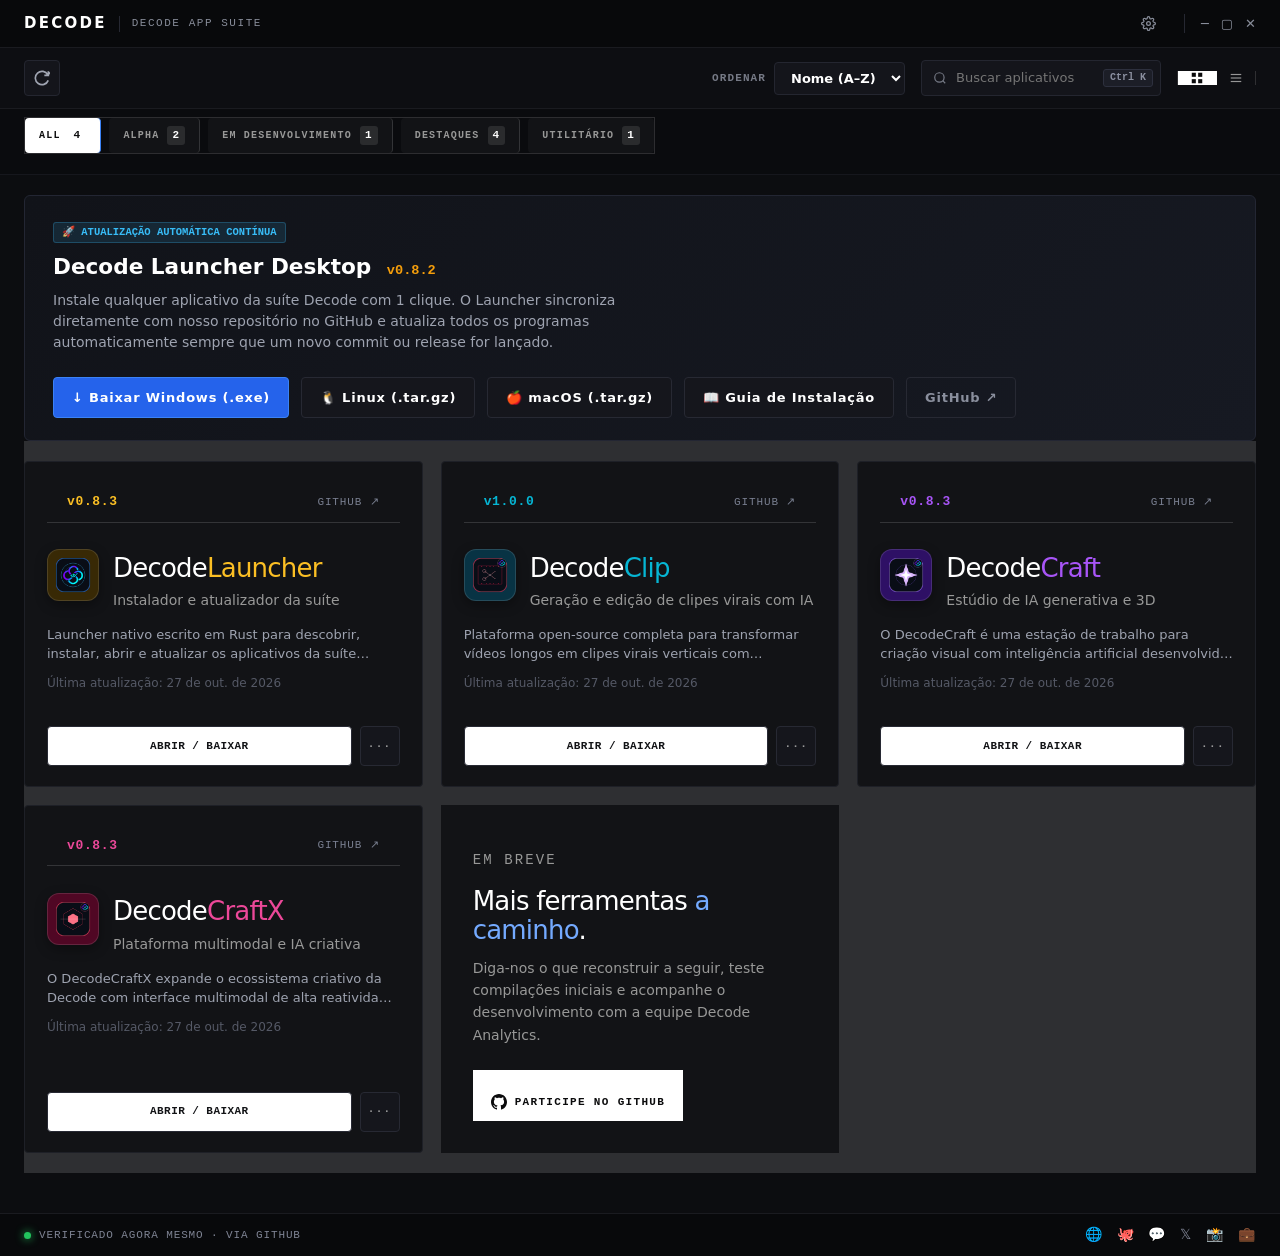
==== commit d23d1cc6: "fix(cache): add cache buster query parameters to prevent Vercel edge stale JS" ====
--- a/index.html
+++ b/index.html
@@ -12,8 +12,70 @@
   <title>Decode Open Source Hub — Suíte Criativa &amp; Catálogo</title>
   
   <link rel="icon" href="assets/favicon.svg" type="image/svg+xml">
-  <link rel="stylesheet" href="styles.css">
-  <script src="app.js" defer></script>
+  <link rel="stylesheet" href="styles.css?v=1793227256">
+  <script src="app.js?v=1793227256" defer></script>
+
+  <style id="icon-framing-fix">
+    .card-main-content {
+      display: flex !important;
+      align-items: center !important;
+      gap: 14px !important;
+      margin-bottom: 14px !important;
+    }
+    .card-icon-box {
+      width: 52px !important;
+      height: 52px !important;
+      min-width: 52px !important;
+      min-height: 52px !important;
+      border-radius: 12px !important;
+      display: flex !important;
+      align-items: center !important;
+      justify-content: center !important;
+      border: 1px solid rgba(255, 255, 255, 0.12) !important;
+      flex-shrink: 0 !important;
+      overflow: hidden !important;
+      padding: 6px !important;
+      box-shadow: 0 4px 12px rgba(0, 0, 0, 0.35) !important;
+      box-sizing: border-box !important;
+    }
+    .card-icon-box img,
+    .card-icon-box .card-app-icon-img,
+    img.card-app-icon-img {
+      position: static !important;
+      margin: 0 !important;
+      padding: 0 !important;
+      width: 100% !important;
+      height: 100% !important;
+      max-width: 100% !important;
+      max-height: 100% !important;
+      object-fit: contain !important;
+      display: block !important;
+      filter: none !important;
+      transform: none !important;
+    }
+    .software-grid {
+      display: grid !important;
+      gap: 18px !important;
+      grid-template-columns: 1fr !important;
+      padding: 20px 0 !important;
+    }
+    @media (min-width: 680px) {
+      .software-grid {
+        grid-template-columns: repeat(2, 1fr) !important;
+      }
+    }
+    @media (min-width: 1040px) {
+      .software-grid {
+        grid-template-columns: repeat(3, 1fr) !important;
+      }
+    }
+    @media (min-width: 1400px) {
+      .software-grid {
+        grid-template-columns: repeat(4, 1fr) !important;
+      }
+    }
+  </style>
+
 </head>
 <body class="launcher-body">
   <a class="skip-link" href="#software-grid">Pular para os aplicativos</a>
